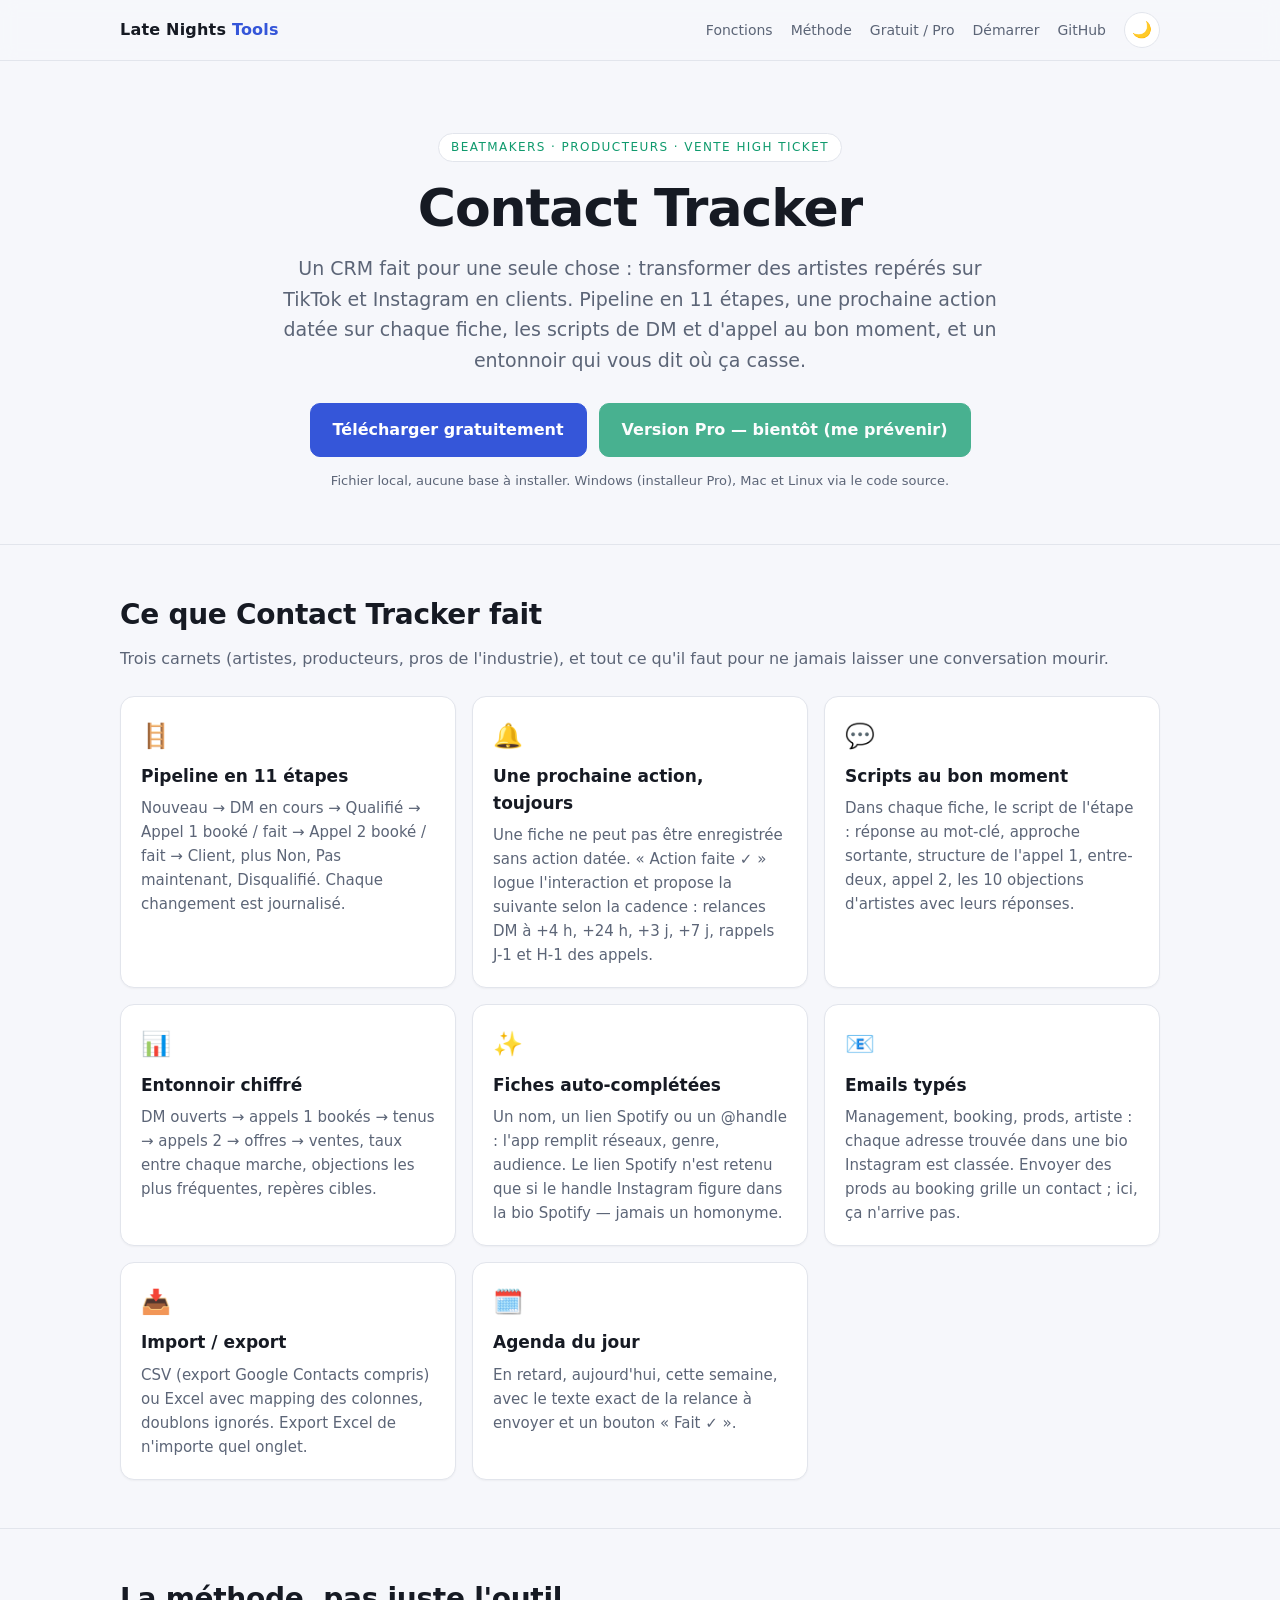
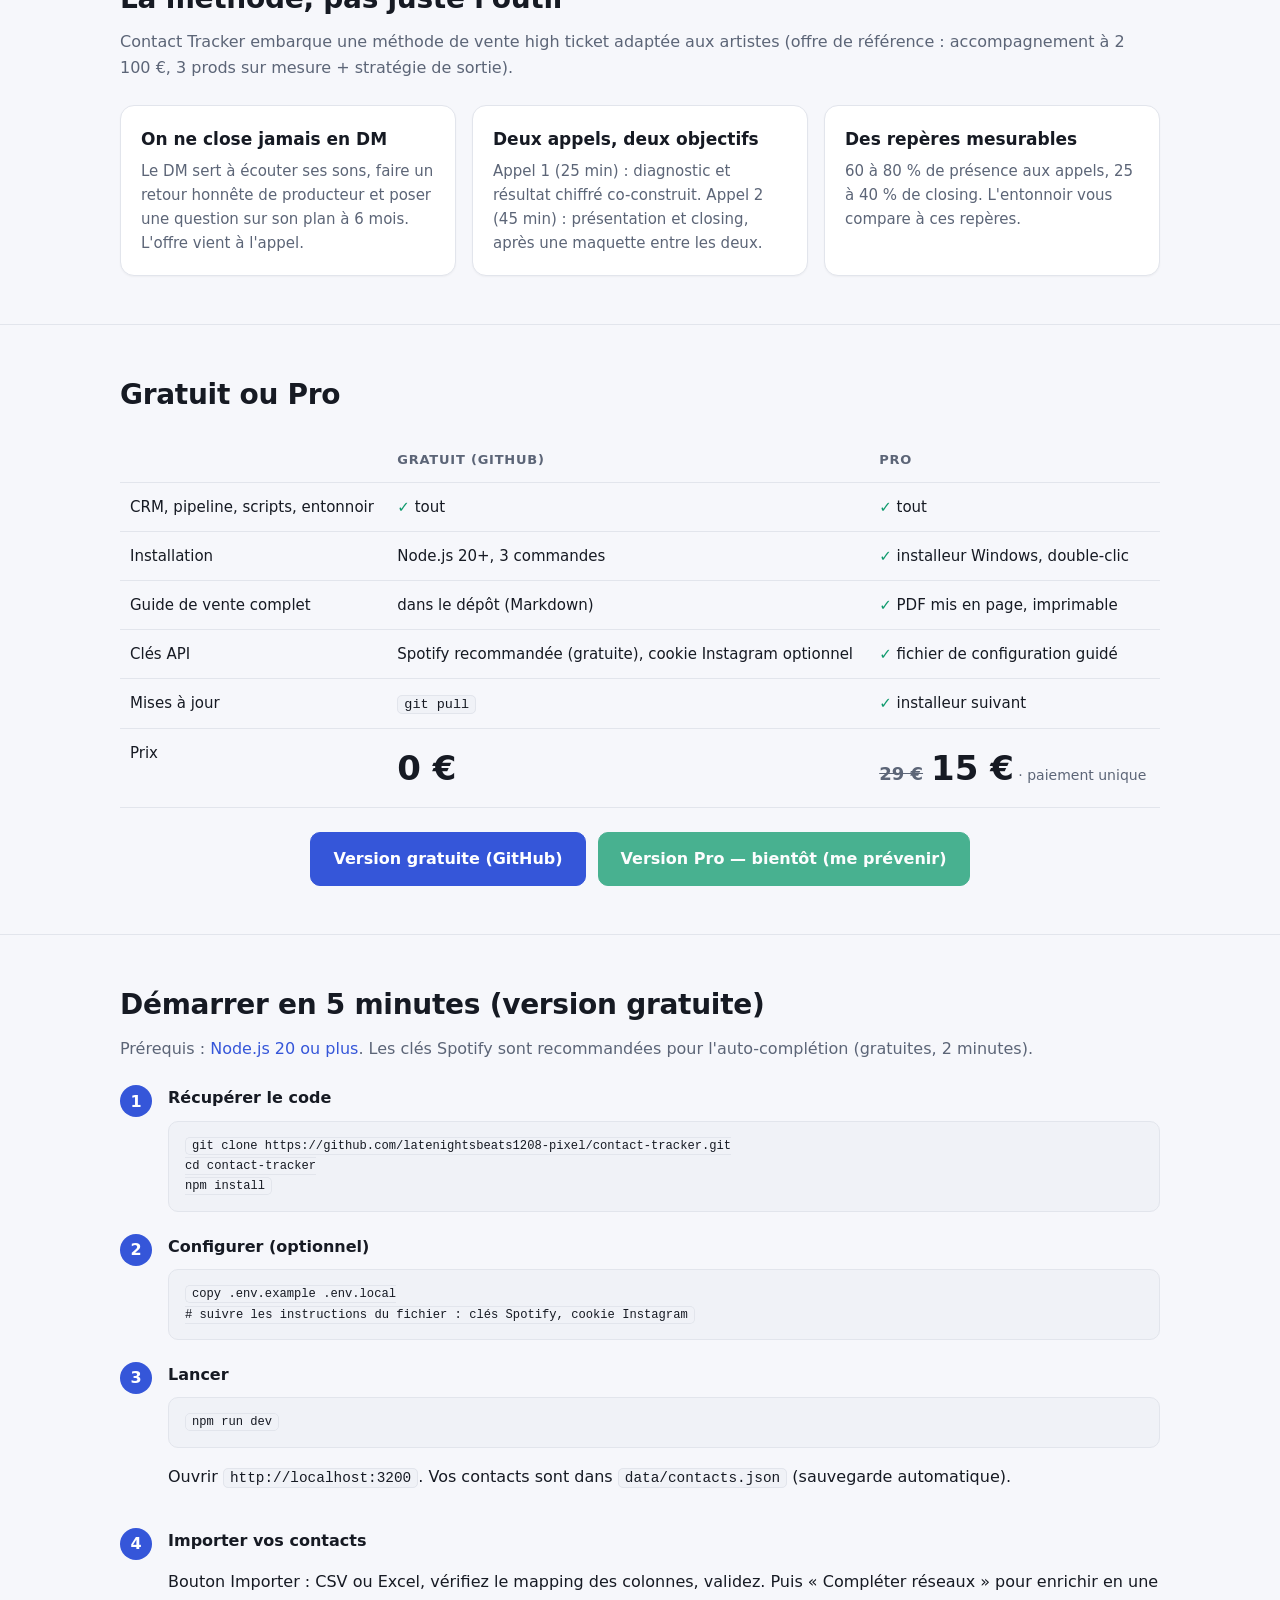
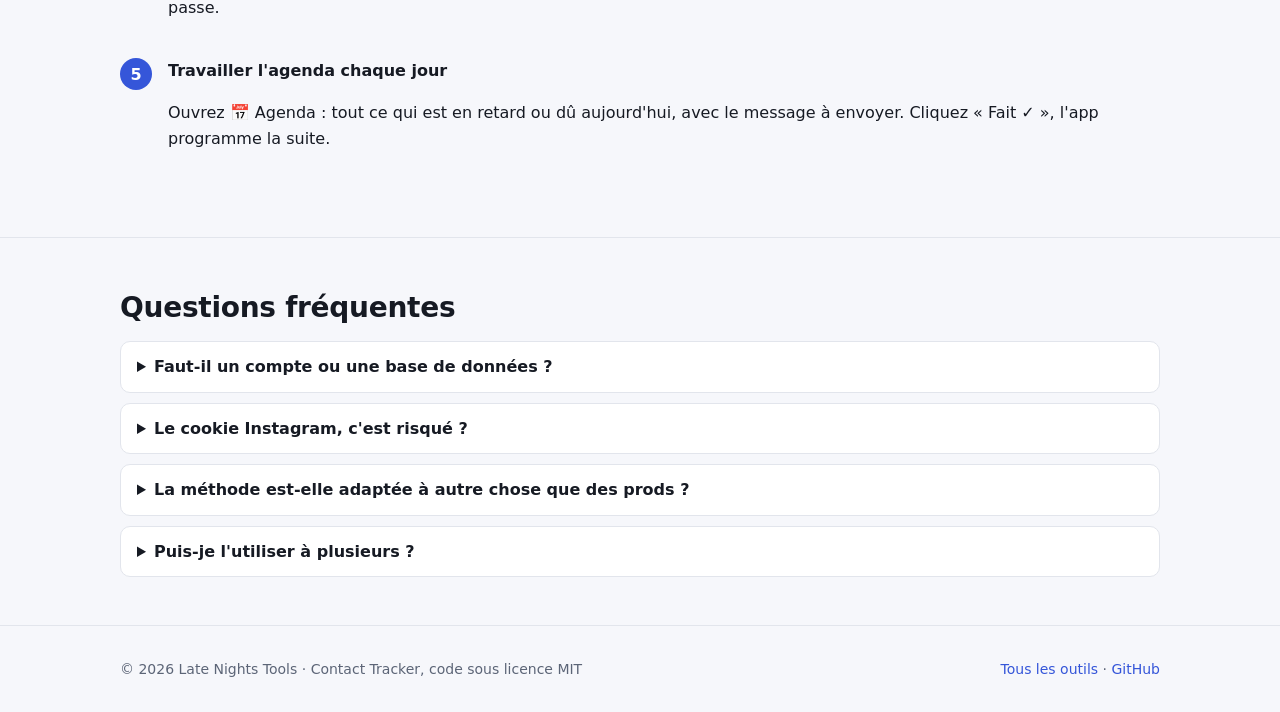
==== contact-tracker/index.html @ 6733d653 "Thème clair/sombre, catalogue piloté par assets/tools.js, section « Tout récupérer » Co-Authored-By:" ====
<!doctype html>
<html lang="fr">
<head>
<meta charset="utf-8">
<meta name="viewport" content="width=device-width,initial-scale=1">
<title>Contact Tracker — le CRM de prospection musicale avec la méthode de vente intégrée</title>
<meta name="description" content="Contact Tracker : CRM local pour vendre des prods ou un accompagnement artiste. Pipeline en 11 étapes, relances datées, scripts de DM et d'appel, entonnoir chiffré, enrichissement Spotify et Instagram. Gratuit et open source.">
<link rel="stylesheet" href="../assets/style.css">
<script src="../assets/theme.js"></script>
<script>
// ——— À MODIFIER ICI : prix et liens de vente ———
window.PRICING = {
  full: 29,
  launch: 15,
  buyUrl: "",
  contactUrl: "https://github.com/latenightsbeats1208-pixel",
  repoUrl: "https://github.com/latenightsbeats1208-pixel/contact-tracker",
  downloadUrl: ""
};
</script>
</head>
<body>
<header class="top"><div class="wrap">
  <a class="brand" href="../">Late Nights <span>Tools</span></a>
  <nav><a href="#fonctions">Fonctions</a><a href="#methode">Méthode</a><a href="#offre">Gratuit / Pro</a><a href="#demarrer">Démarrer</a><a href="https://github.com/latenightsbeats1208-pixel/contact-tracker">GitHub</a><button class="theme-toggle" type="button">🌙</button></nav>
</div></header>

<div class="hero"><div class="wrap">
  <div class="tag">Beatmakers · producteurs · vente high ticket</div>
  <h1>Contact Tracker</h1>
  <p class="lead">Un CRM fait pour une seule chose : transformer des artistes repérés sur TikTok et Instagram en clients. Pipeline en 11 étapes, une prochaine action datée sur chaque fiche, les scripts de DM et d'appel au bon moment, et un entonnoir qui vous dit où ça casse.</p>
  <div class="cta"><a class="btn primary" data-download href="https://github.com/latenightsbeats1208-pixel/contact-tracker">Télécharger gratuitement</a><a class="btn pro" data-buy="Version Pro — installeur + guide PDF" href="#offre">Version Pro</a></div>
  <p class="note">Fichier local, aucune base à installer. Windows (installeur Pro), Mac et Linux via le code source.</p>
</div></div>

<section id="fonctions"><div class="wrap">
  <h2>Ce que Contact Tracker fait</h2>
  <p>Trois carnets (artistes, producteurs, pros de l'industrie), et tout ce qu'il faut pour ne jamais laisser une conversation mourir.</p>
  <div class="grid">
    <div class="card"><div class="ico">🪜</div><h3>Pipeline en 11 étapes</h3><p>Nouveau → DM en cours → Qualifié → Appel 1 booké / fait → Appel 2 booké / fait → Client, plus Non, Pas maintenant, Disqualifié. Chaque changement est journalisé.</p></div>
    <div class="card"><div class="ico">🔔</div><h3>Une prochaine action, toujours</h3><p>Une fiche ne peut pas être enregistrée sans action datée. « Action faite ✓ » logue l'interaction et propose la suivante selon la cadence : relances DM à +4 h, +24 h, +3 j, +7 j, rappels J-1 et H-1 des appels.</p></div>
    <div class="card"><div class="ico">💬</div><h3>Scripts au bon moment</h3><p>Dans chaque fiche, le script de l'étape : réponse au mot-clé, approche sortante, structure de l'appel 1, entre-deux, appel 2, les 10 objections d'artistes avec leurs réponses.</p></div>
    <div class="card"><div class="ico">📊</div><h3>Entonnoir chiffré</h3><p>DM ouverts → appels 1 bookés → tenus → appels 2 → offres → ventes, taux entre chaque marche, objections les plus fréquentes, repères cibles.</p></div>
    <div class="card"><div class="ico">✨</div><h3>Fiches auto-complétées</h3><p>Un nom, un lien Spotify ou un @handle : l'app remplit réseaux, genre, audience. Le lien Spotify n'est retenu que si le handle Instagram figure dans la bio Spotify — jamais un homonyme.</p></div>
    <div class="card"><div class="ico">📧</div><h3>Emails typés</h3><p>Management, booking, prods, artiste : chaque adresse trouvée dans une bio Instagram est classée. Envoyer des prods au booking grille un contact ; ici, ça n'arrive pas.</p></div>
    <div class="card"><div class="ico">📥</div><h3>Import / export</h3><p>CSV (export Google Contacts compris) ou Excel avec mapping des colonnes, doublons ignorés. Export Excel de n'importe quel onglet.</p></div>
    <div class="card"><div class="ico">🗓️</div><h3>Agenda du jour</h3><p>En retard, aujourd'hui, cette semaine, avec le texte exact de la relance à envoyer et un bouton « Fait ✓ ».</p></div>
  </div>
</div></section>

<section id="methode"><div class="wrap">
  <h2>La méthode, pas juste l'outil</h2>
  <p>Contact Tracker embarque une méthode de vente high ticket adaptée aux artistes (offre de référence : accompagnement à 2 100 €, 3 prods sur mesure + stratégie de sortie).</p>
  <div class="grid">
    <div class="card"><h3>On ne close jamais en DM</h3><p>Le DM sert à écouter ses sons, faire un retour honnête de producteur et poser une question sur son plan à 6 mois. L'offre vient à l'appel.</p></div>
    <div class="card"><h3>Deux appels, deux objectifs</h3><p>Appel 1 (25 min) : diagnostic et résultat chiffré co-construit. Appel 2 (45 min) : présentation et closing, après une maquette entre les deux.</p></div>
    <div class="card"><h3>Des repères mesurables</h3><p>60 à 80 % de présence aux appels, 25 à 40 % de closing. L'entonnoir vous compare à ces repères.</p></div>
  </div>
</div></section>

<section id="offre"><div class="wrap">
  <h2>Gratuit ou Pro</h2>
  <table>
    <tr><th></th><th>Gratuit (GitHub)</th><th>Pro</th></tr>
    <tr><td>CRM, pipeline, scripts, entonnoir</td><td class="ok">tout</td><td class="ok">tout</td></tr>
    <tr><td>Installation</td><td>Node.js 20+, 3 commandes</td><td class="ok">installeur Windows, double-clic</td></tr>
    <tr><td>Guide de vente complet</td><td>dans le dépôt (Markdown)</td><td class="ok">PDF mis en page, imprimable</td></tr>
    <tr><td>Clés API</td><td>Spotify recommandée (gratuite), cookie Instagram optionnel</td><td class="ok">fichier de configuration guidé</td></tr>
    <tr><td>Mises à jour</td><td><code>git pull</code></td><td class="ok">installeur suivant</td></tr>
    <tr><td>Prix</td><td><span class="price">0 €</span></td><td><span class="price" data-price></span></td></tr>
  </table>
  <div class="cta" style="margin-top:24px"><a class="btn primary" data-download href="https://github.com/latenightsbeats1208-pixel/contact-tracker">Version gratuite (GitHub)</a><a class="btn pro" data-buy="Acheter la version Pro" href="#">Version Pro</a></div>
</div></section>

<section id="demarrer"><div class="wrap">
  <h2>Démarrer en 5 minutes (version gratuite)</h2>
  <p>Prérequis : <a href="https://nodejs.org/">Node.js 20 ou plus</a>. Les clés Spotify sont recommandées pour l'auto-complétion (gratuites, 2 minutes).</p>
  <ol class="steps">
    <li><strong>Récupérer le code</strong><pre><code>git clone https://github.com/latenightsbeats1208-pixel/contact-tracker.git
cd contact-tracker
npm install</code></pre></li>
    <li><strong>Configurer (optionnel)</strong><pre><code>copy .env.example .env.local
# suivre les instructions du fichier : clés Spotify, cookie Instagram</code></pre></li>
    <li><strong>Lancer</strong><pre><code>npm run dev</code></pre><p>Ouvrir <code>http://localhost:3200</code>. Vos contacts sont dans <code>data/contacts.json</code> (sauvegarde automatique).</p></li>
    <li><strong>Importer vos contacts</strong><p>Bouton Importer : CSV ou Excel, vérifiez le mapping des colonnes, validez. Puis « Compléter réseaux » pour enrichir en une passe.</p></li>
    <li><strong>Travailler l'agenda chaque jour</strong><p>Ouvrez 📅 Agenda : tout ce qui est en retard ou dû aujourd'hui, avec le message à envoyer. Cliquez « Fait ✓ », l'app programme la suite.</p></li>
  </ol>
</div></section>

<section id="faq"><div class="wrap">
  <h2>Questions fréquentes</h2>
  <details><summary>Faut-il un compte ou une base de données ?</summary><p>Non. Un fichier JSON local, écrit de façon atomique avec sauvegarde automatique. Vous pouvez le copier, le versionner, le mettre dans un dossier synchronisé.</p></details>
  <details><summary>Le cookie Instagram, c'est risqué ?</summary><p>Il vaut connexion à votre compte : ne le partagez jamais. Il ne sert qu'à lire des bios depuis votre machine, avec espacement des requêtes et arrêt automatique si Instagram limite. Sans lui, tout fonctionne en mode anonyme, avec moins de résultats.</p></details>
  <details><summary>La méthode est-elle adaptée à autre chose que des prods ?</summary><p>Les étapes et cadences sont génériques (setter / closer). Les scripts et objections sont écrits pour vendre à des artistes ; adaptez-les dans <code>src/data/methodologie.json</code>.</p></details>
  <details><summary>Puis-je l'utiliser à plusieurs ?</summary><p>C'est un outil mono-poste. Pour une équipe, partagez le fichier de données ou attendez la version multi-utilisateurs.</p></details>
</div></section>

<footer><div class="wrap"><div>© 2026 Late Nights Tools · Contact Tracker, code sous licence MIT</div><div><a href="../">Tous les outils</a> · <a href="https://github.com/latenightsbeats1208-pixel/contact-tracker">GitHub</a></div></div></footer>
<script src="../assets/pricing.js"></script>
</body>
</html>
---- assets/style.css ----
/* Thème clair par défaut ; le sombre s'active par préférence système ou par le bouton (data-theme). */
:root{--bg:#f6f7fb;--bg2:#eef0f5;--card:#ffffff;--line:#e2e5ec;--text:#161a23;--muted:#5c6577;--accent:#3556d9;--accent-contrast:#ffffff;--accent2:#0f9a6d;--accent2-contrast:#ffffff;--warn:#b7791f;--code-bg:#f0f2f7;--header-bg:rgba(246,247,251,.88);--radius:14px;--max:1080px;color-scheme:light}
:root[data-theme="dark"]{--bg:#0b0d12;--bg2:#12151d;--card:#171b25;--line:#262c3a;--text:#e8eaf0;--muted:#9aa3b5;--accent:#7c9cff;--accent-contrast:#0b0d12;--accent2:#34d399;--accent2-contrast:#0b0d12;--warn:#fbbf24;--code-bg:#0d1017;--header-bg:rgba(11,13,18,.85);color-scheme:dark}
@media (prefers-color-scheme:dark){:root:not([data-theme="light"]){--bg:#0b0d12;--bg2:#12151d;--card:#171b25;--line:#262c3a;--text:#e8eaf0;--muted:#9aa3b5;--accent:#7c9cff;--accent-contrast:#0b0d12;--accent2:#34d399;--accent2-contrast:#0b0d12;--warn:#fbbf24;--code-bg:#0d1017;--header-bg:rgba(11,13,18,.85);color-scheme:dark}}
*{box-sizing:border-box}html{scroll-behavior:smooth}
body{margin:0;background:var(--bg);color:var(--text);font:16px/1.6 system-ui,-apple-system,"Segoe UI",Roboto,sans-serif}
a{color:var(--accent);text-decoration:none}a:hover{text-decoration:underline}
.wrap{max-width:var(--max);margin:0 auto;padding:0 20px}
header.top{border-bottom:1px solid var(--line);background:var(--header-bg);backdrop-filter:blur(8px);position:sticky;top:0;z-index:5}
header.top .wrap{display:flex;align-items:center;justify-content:space-between;height:60px;gap:12px}
.brand{font-weight:700;letter-spacing:.2px;color:var(--text);white-space:nowrap}.brand span{color:var(--accent)}
nav{display:flex;align-items:center;flex-wrap:wrap;justify-content:flex-end}
nav a{color:var(--muted);margin-left:18px;font-size:14px}nav a:hover{color:var(--text);text-decoration:none}
.theme-toggle{margin-left:18px;border:1px solid var(--line);background:var(--card);color:var(--text);border-radius:999px;width:36px;height:36px;cursor:pointer;font-size:16px;line-height:1;display:inline-flex;align-items:center;justify-content:center}
.theme-toggle:hover{border-color:var(--accent)}
.hero{padding:72px 0 40px;text-align:center}
.hero .tag{display:inline-block;font-size:12px;letter-spacing:.12em;text-transform:uppercase;color:var(--accent2);border:1px solid var(--line);border-radius:999px;padding:4px 12px;margin-bottom:18px;background:var(--card)}
.hero h1{font-size:clamp(30px,5vw,52px);line-height:1.1;margin:0 0 16px;letter-spacing:-.02em}
.hero p.lead{font-size:19px;color:var(--muted);max-width:720px;margin:0 auto 28px}
.cta{display:flex;gap:12px;justify-content:center;flex-wrap:wrap}
.btn{display:inline-block;padding:13px 22px;border-radius:10px;font-weight:600;border:1px solid var(--line);color:var(--text);background:var(--card)}
.btn:hover{text-decoration:none;border-color:var(--accent)}
.btn.primary{background:var(--accent);color:var(--accent-contrast);border-color:var(--accent)}
.btn.pro{background:var(--accent2);color:var(--accent2-contrast);border-color:var(--accent2)}
.btn.soon{opacity:.75;cursor:default}
.btn.small{padding:8px 14px;font-size:14px}
.note{font-size:13px;color:var(--muted);margin-top:14px}
section{padding:48px 0;border-top:1px solid var(--line)}
h2{font-size:28px;margin:0 0 8px;letter-spacing:-.01em}h2+p{color:var(--muted);margin-top:0}
.grid{display:grid;gap:16px;grid-template-columns:repeat(auto-fit,minmax(250px,1fr));margin-top:24px}
.card{background:var(--card);border:1px solid var(--line);border-radius:var(--radius);padding:20px;box-shadow:0 1px 2px rgba(0,0,0,.04)}
.card h3{margin:0 0 6px;font-size:17px}.card p{margin:0;color:var(--muted);font-size:15px}
.card .ico{font-size:24px;margin-bottom:8px}
.card .status{display:inline-block;font-size:11px;letter-spacing:.08em;text-transform:uppercase;color:var(--muted);border:1px solid var(--line);border-radius:999px;padding:2px 8px;margin-left:8px;vertical-align:middle}
.card .status.soon{color:var(--warn);border-color:var(--warn)}
.products .card{display:flex;flex-direction:column}.products .card .spacer{flex:1}
.products .card .links{margin-top:14px;display:flex;gap:10px;flex-wrap:wrap}
.products .card .meta{font-size:13px;color:var(--muted);margin-top:10px}
table{width:100%;border-collapse:collapse;margin-top:20px;font-size:15px}
th,td{text-align:left;padding:12px 10px;border-bottom:1px solid var(--line);vertical-align:top}
th{color:var(--muted);font-weight:600;font-size:13px;text-transform:uppercase;letter-spacing:.06em}
td.ok::before{content:"✓ ";color:var(--accent2)}td.no{color:var(--muted)}
.price{font-size:34px;font-weight:700}.price small{font-size:14px;color:var(--muted);font-weight:400}
.price .old{text-decoration:line-through;color:var(--muted);font-size:18px;margin-right:8px}
.steps{counter-reset:s;list-style:none;padding:0;margin:24px 0 0}
.steps li{counter-increment:s;position:relative;padding:0 0 22px 48px}
.steps li::before{content:counter(s);position:absolute;left:0;top:0;width:32px;height:32px;border-radius:50%;background:var(--accent);color:var(--accent-contrast);font-weight:700;display:flex;align-items:center;justify-content:center}
.steps li strong{display:block;margin-bottom:4px}
pre{background:var(--code-bg);border:1px solid var(--line);border-radius:10px;padding:14px 16px;overflow-x:auto;font-size:13.5px;line-height:1.5;margin:10px 0 0}
code{font-family:ui-monospace,SFMono-Regular,Menlo,Consolas,monospace}
p code,li code,td code{background:var(--code-bg);border:1px solid var(--line);border-radius:5px;padding:1px 6px;font-size:.9em}
details{border:1px solid var(--line);border-radius:10px;padding:12px 16px;margin-top:10px;background:var(--card)}
summary{cursor:pointer;font-weight:600}details p{color:var(--muted);margin:10px 0 0}
.callout{border-left:3px solid var(--warn);background:var(--card);padding:14px 16px;border-radius:0 10px 10px 0;margin-top:20px;color:var(--muted);font-size:15px}
.all-in-one{background:var(--card);border:1px solid var(--line);border-radius:var(--radius);padding:24px;margin-top:24px}
.all-in-one ul{margin:12px 0 0;padding-left:20px}.all-in-one li{margin:6px 0}
footer{border-top:1px solid var(--line);padding:32px 0;color:var(--muted);font-size:14px}
footer .wrap{display:flex;justify-content:space-between;flex-wrap:wrap;gap:10px}
@media (max-width:640px){.hero{padding:48px 0 28px}nav a{margin-left:12px}.theme-toggle{margin-left:10px}}
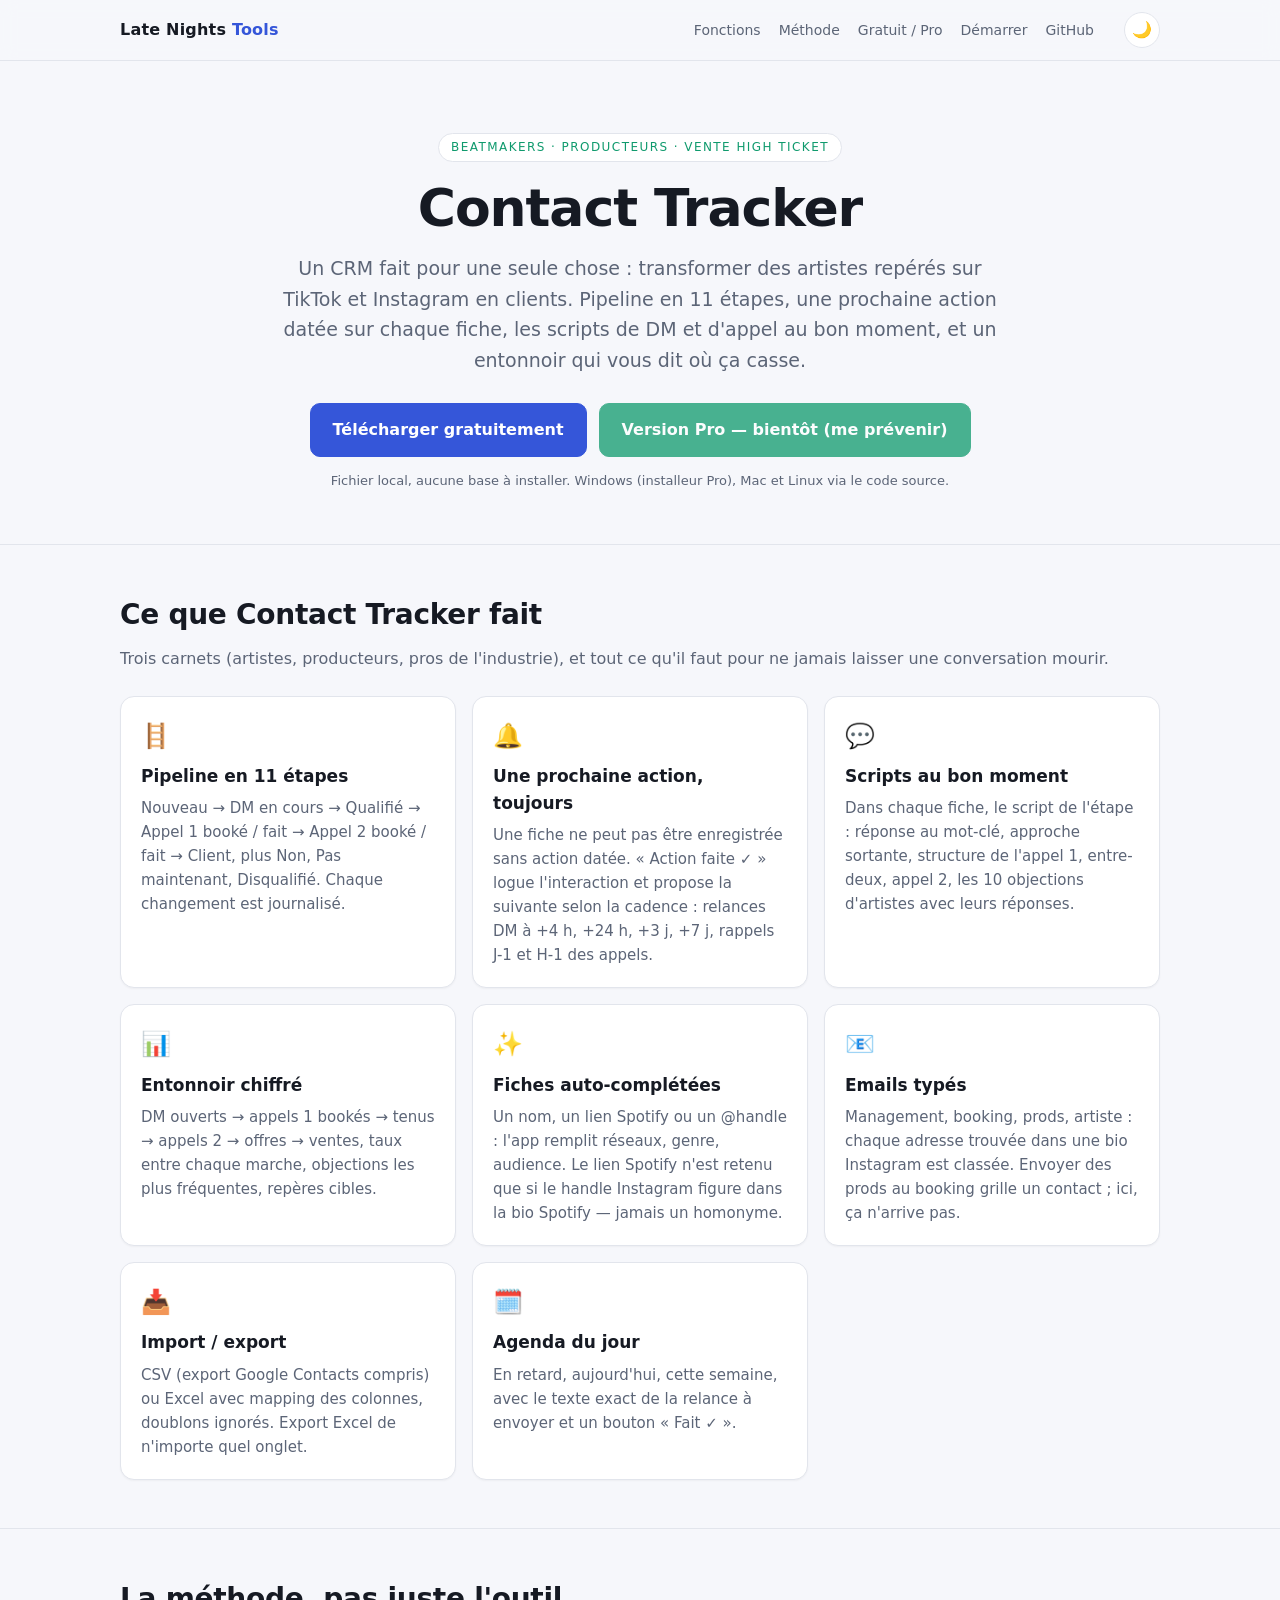
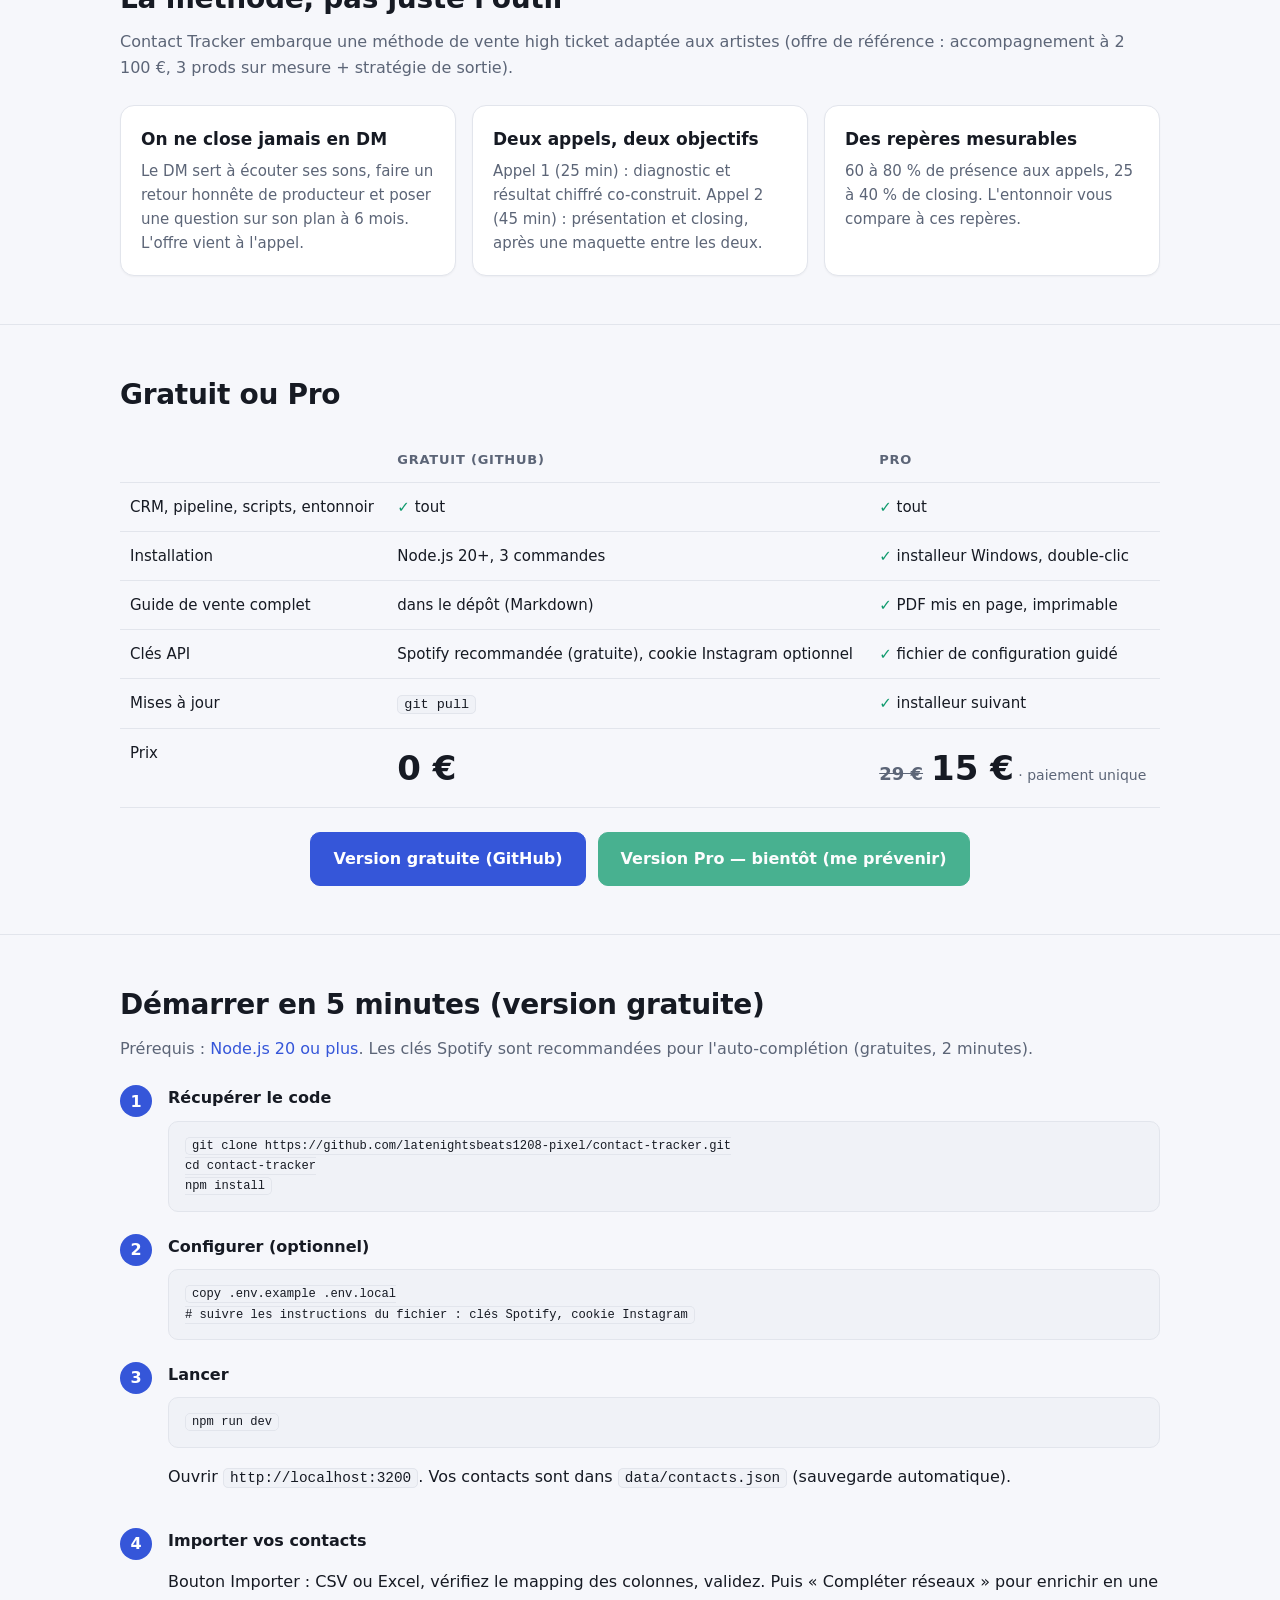
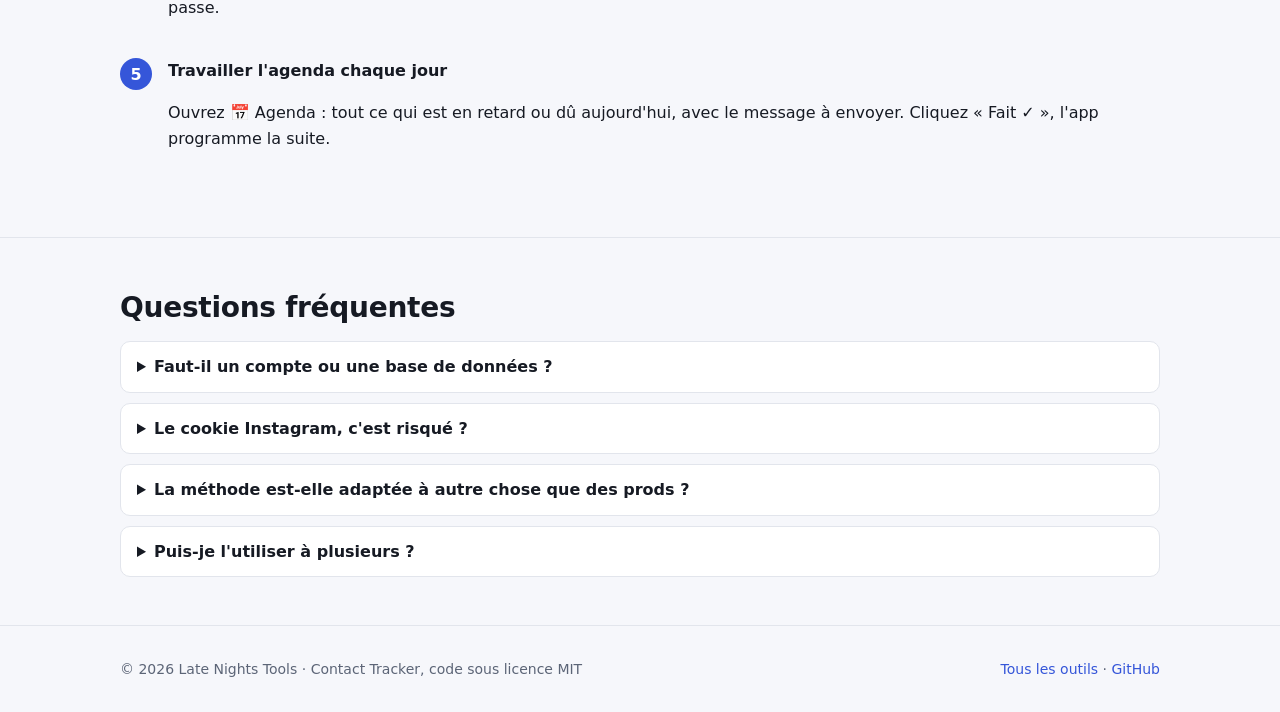
==== commit e2072388: "Responsive : en-tête mobile (menu défilant), tableaux défilables, boutons pleine largeur Co-Authored" ====
--- a/contact-tracker/index.html
+++ b/contact-tracker/index.html
@@ -5,8 +5,8 @@
 <meta name="viewport" content="width=device-width,initial-scale=1">
 <title>Contact Tracker — le CRM de prospection musicale avec la méthode de vente intégrée</title>
 <meta name="description" content="Contact Tracker : CRM local pour vendre des prods ou un accompagnement artiste. Pipeline en 11 étapes, relances datées, scripts de DM et d'appel, entonnoir chiffré, enrichissement Spotify et Instagram. Gratuit et open source.">
-<link rel="stylesheet" href="../assets/style.css">
-<script src="../assets/theme.js"></script>
+<link rel="stylesheet" href="../assets/style.css?v=20260912b">
+<script src="../assets/theme.js?v=20260912b"></script>
 <script>
 // ——— À MODIFIER ICI : prix et liens de vente ———
 window.PRICING = {
@@ -22,7 +22,7 @@
 <body>
 <header class="top"><div class="wrap">
   <a class="brand" href="../">Late Nights <span>Tools</span></a>
-  <nav><a href="#fonctions">Fonctions</a><a href="#methode">Méthode</a><a href="#offre">Gratuit / Pro</a><a href="#demarrer">Démarrer</a><a href="https://github.com/latenightsbeats1208-pixel/contact-tracker">GitHub</a><button class="theme-toggle" type="button">🌙</button></nav>
+  <nav><a href="#fonctions">Fonctions</a><a href="#methode">Méthode</a><a href="#offre">Gratuit / Pro</a><a href="#demarrer">Démarrer</a><a href="https://github.com/latenightsbeats1208-pixel/contact-tracker">GitHub</a></nav><button class="theme-toggle" type="button">🌙</button>
 </div></header>
 
 <div class="hero"><div class="wrap">
@@ -60,7 +60,7 @@
 
 <section id="offre"><div class="wrap">
   <h2>Gratuit ou Pro</h2>
-  <table>
+  <div class="table-wrap">  <table>
     <tr><th></th><th>Gratuit (GitHub)</th><th>Pro</th></tr>
     <tr><td>CRM, pipeline, scripts, entonnoir</td><td class="ok">tout</td><td class="ok">tout</td></tr>
     <tr><td>Installation</td><td>Node.js 20+, 3 commandes</td><td class="ok">installeur Windows, double-clic</td></tr>
@@ -68,7 +68,7 @@
     <tr><td>Clés API</td><td>Spotify recommandée (gratuite), cookie Instagram optionnel</td><td class="ok">fichier de configuration guidé</td></tr>
     <tr><td>Mises à jour</td><td><code>git pull</code></td><td class="ok">installeur suivant</td></tr>
     <tr><td>Prix</td><td><span class="price">0 €</span></td><td><span class="price" data-price></span></td></tr>
-  </table>
+  </table></div>
   <div class="cta" style="margin-top:24px"><a class="btn primary" data-download href="https://github.com/latenightsbeats1208-pixel/contact-tracker">Version gratuite (GitHub)</a><a class="btn pro" data-buy="Acheter la version Pro" href="#">Version Pro</a></div>
 </div></section>
 
@@ -96,6 +96,6 @@
 </div></section>
 
 <footer><div class="wrap"><div>© 2026 Late Nights Tools · Contact Tracker, code sous licence MIT</div><div><a href="../">Tous les outils</a> · <a href="https://github.com/latenightsbeats1208-pixel/contact-tracker">GitHub</a></div></div></footer>
-<script src="../assets/pricing.js"></script>
+<script src="../assets/pricing.js?v=20260912b"></script>
 </body>
 </html>
--- a/assets/style.css
+++ b/assets/style.css
@@ -7,11 +7,11 @@
 a{color:var(--accent);text-decoration:none}a:hover{text-decoration:underline}
 .wrap{max-width:var(--max);margin:0 auto;padding:0 20px}
 header.top{border-bottom:1px solid var(--line);background:var(--header-bg);backdrop-filter:blur(8px);position:sticky;top:0;z-index:5}
-header.top .wrap{display:flex;align-items:center;justify-content:space-between;height:60px;gap:12px}
+header.top .wrap{display:flex;align-items:center;height:60px;gap:12px}
 .brand{font-weight:700;letter-spacing:.2px;color:var(--text);white-space:nowrap}.brand span{color:var(--accent)}
-nav{display:flex;align-items:center;flex-wrap:wrap;justify-content:flex-end}
+nav{display:flex;align-items:center;flex-wrap:wrap;justify-content:flex-end;margin-left:auto}
 nav a{color:var(--muted);margin-left:18px;font-size:14px}nav a:hover{color:var(--text);text-decoration:none}
-.theme-toggle{margin-left:18px;border:1px solid var(--line);background:var(--card);color:var(--text);border-radius:999px;width:36px;height:36px;cursor:pointer;font-size:16px;line-height:1;display:inline-flex;align-items:center;justify-content:center}
+.theme-toggle{margin-left:18px;flex:none;border:1px solid var(--line);background:var(--card);color:var(--text);border-radius:999px;width:36px;height:36px;cursor:pointer;font-size:16px;line-height:1;display:inline-flex;align-items:center;justify-content:center}
 .theme-toggle:hover{border-color:var(--accent)}
 .hero{padding:72px 0 40px;text-align:center}
 .hero .tag{display:inline-block;font-size:12px;letter-spacing:.12em;text-transform:uppercase;color:var(--accent2);border:1px solid var(--line);border-radius:999px;padding:4px 12px;margin-bottom:18px;background:var(--card)}
@@ -36,7 +36,8 @@
 .products .card{display:flex;flex-direction:column}.products .card .spacer{flex:1}
 .products .card .links{margin-top:14px;display:flex;gap:10px;flex-wrap:wrap}
 .products .card .meta{font-size:13px;color:var(--muted);margin-top:10px}
-table{width:100%;border-collapse:collapse;margin-top:20px;font-size:15px}
+.table-wrap{overflow-x:auto;margin-top:20px;-webkit-overflow-scrolling:touch}
+table{width:100%;min-width:560px;border-collapse:collapse;font-size:15px}
 th,td{text-align:left;padding:12px 10px;border-bottom:1px solid var(--line);vertical-align:top}
 th{color:var(--muted);font-weight:600;font-size:13px;text-transform:uppercase;letter-spacing:.06em}
 td.ok::before{content:"✓ ";color:var(--accent2)}td.no{color:var(--muted)}
@@ -56,4 +57,12 @@
 .all-in-one ul{margin:12px 0 0;padding-left:20px}.all-in-one li{margin:6px 0}
 footer{border-top:1px solid var(--line);padding:32px 0;color:var(--muted);font-size:14px}
 footer .wrap{display:flex;justify-content:space-between;flex-wrap:wrap;gap:10px}
-@media (max-width:640px){.hero{padding:48px 0 28px}nav a{margin-left:12px}.theme-toggle{margin-left:10px}}
+@media (max-width:720px){
+  header.top .wrap{display:grid;grid-template-columns:1fr auto;align-items:center;height:auto;padding:10px 20px 0;row-gap:2px}
+  .brand{grid-column:1;grid-row:1}.theme-toggle{grid-column:2;grid-row:1;margin-left:0}
+  nav{grid-column:1/-1;grid-row:2;justify-content:flex-start;flex-wrap:nowrap;overflow-x:auto;white-space:nowrap;margin:0 -20px;padding:6px 20px 10px;scrollbar-width:none}
+  nav::-webkit-scrollbar{display:none}nav a{margin:0 18px 0 0}
+  .hero{padding:44px 0 28px}.hero p.lead{font-size:17px}h2{font-size:24px}
+  .cta .btn{width:100%;text-align:center}
+  .steps li{padding-left:42px}
+}
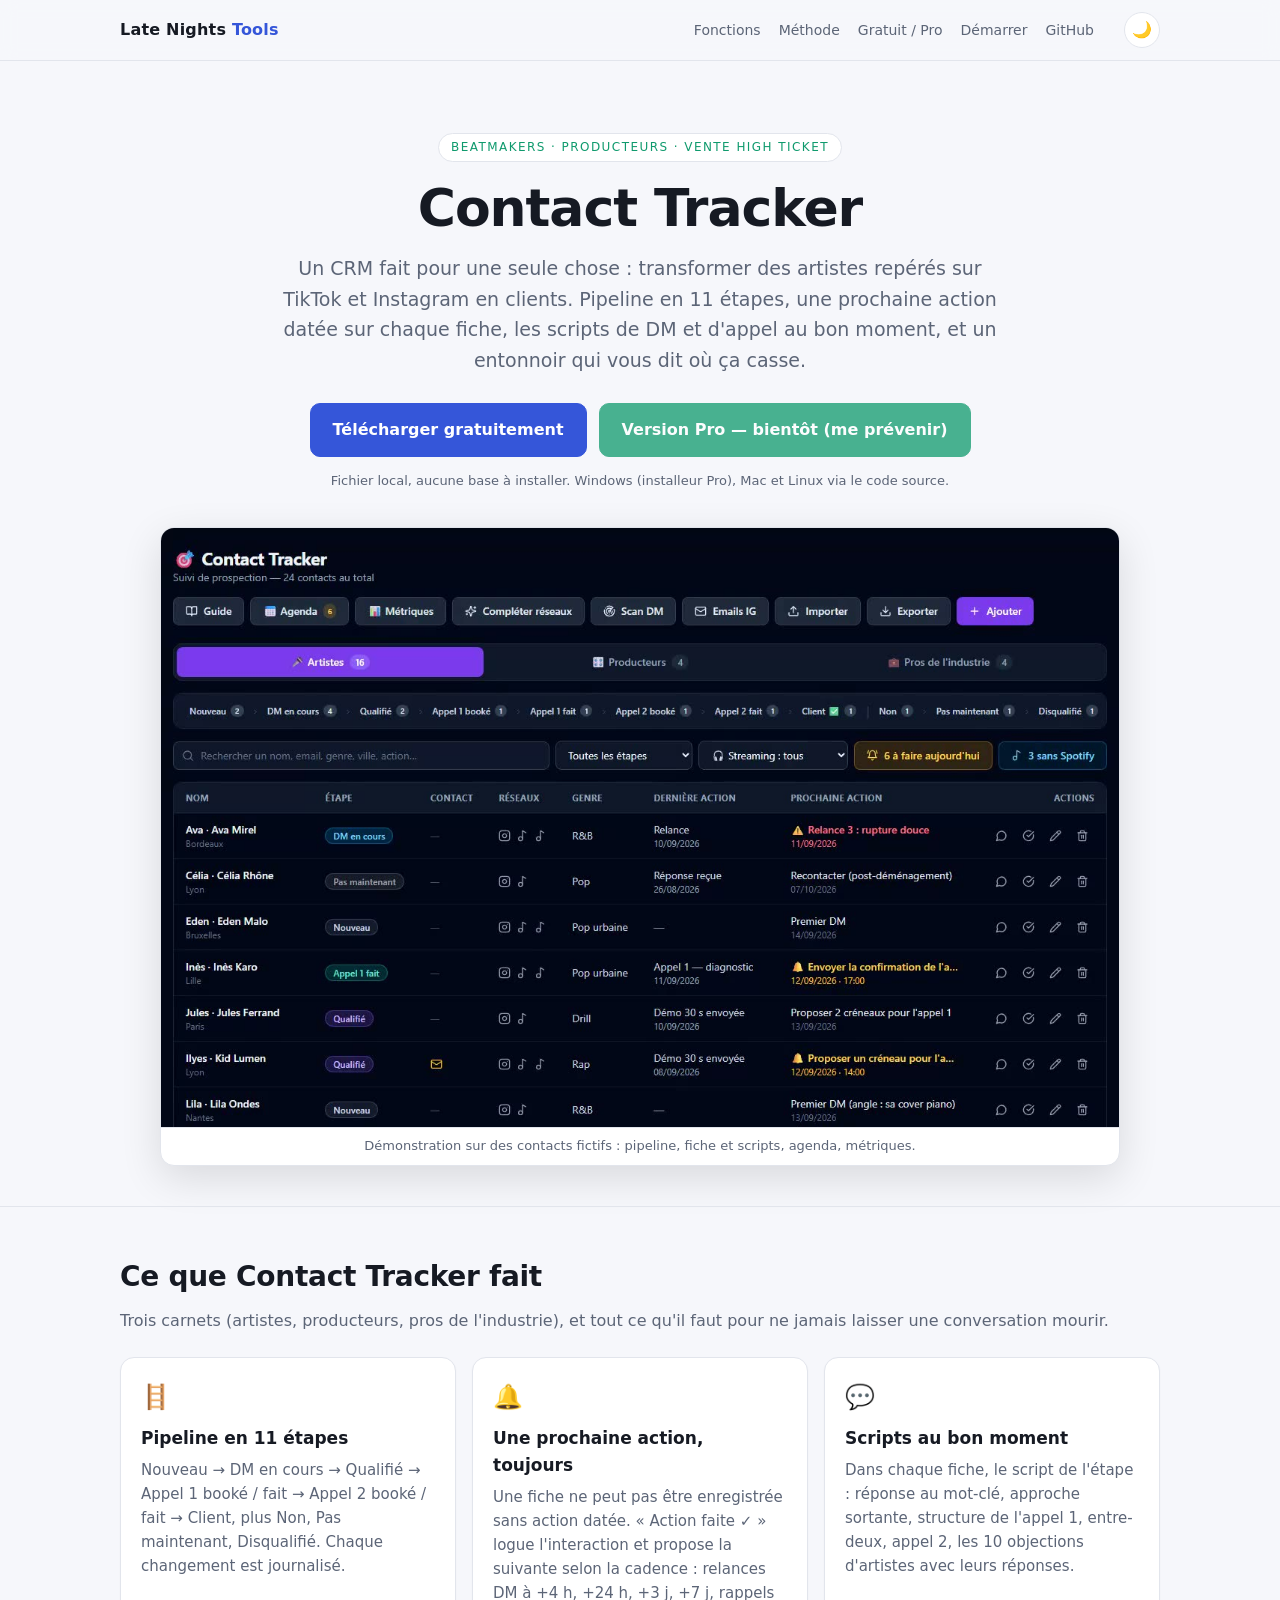
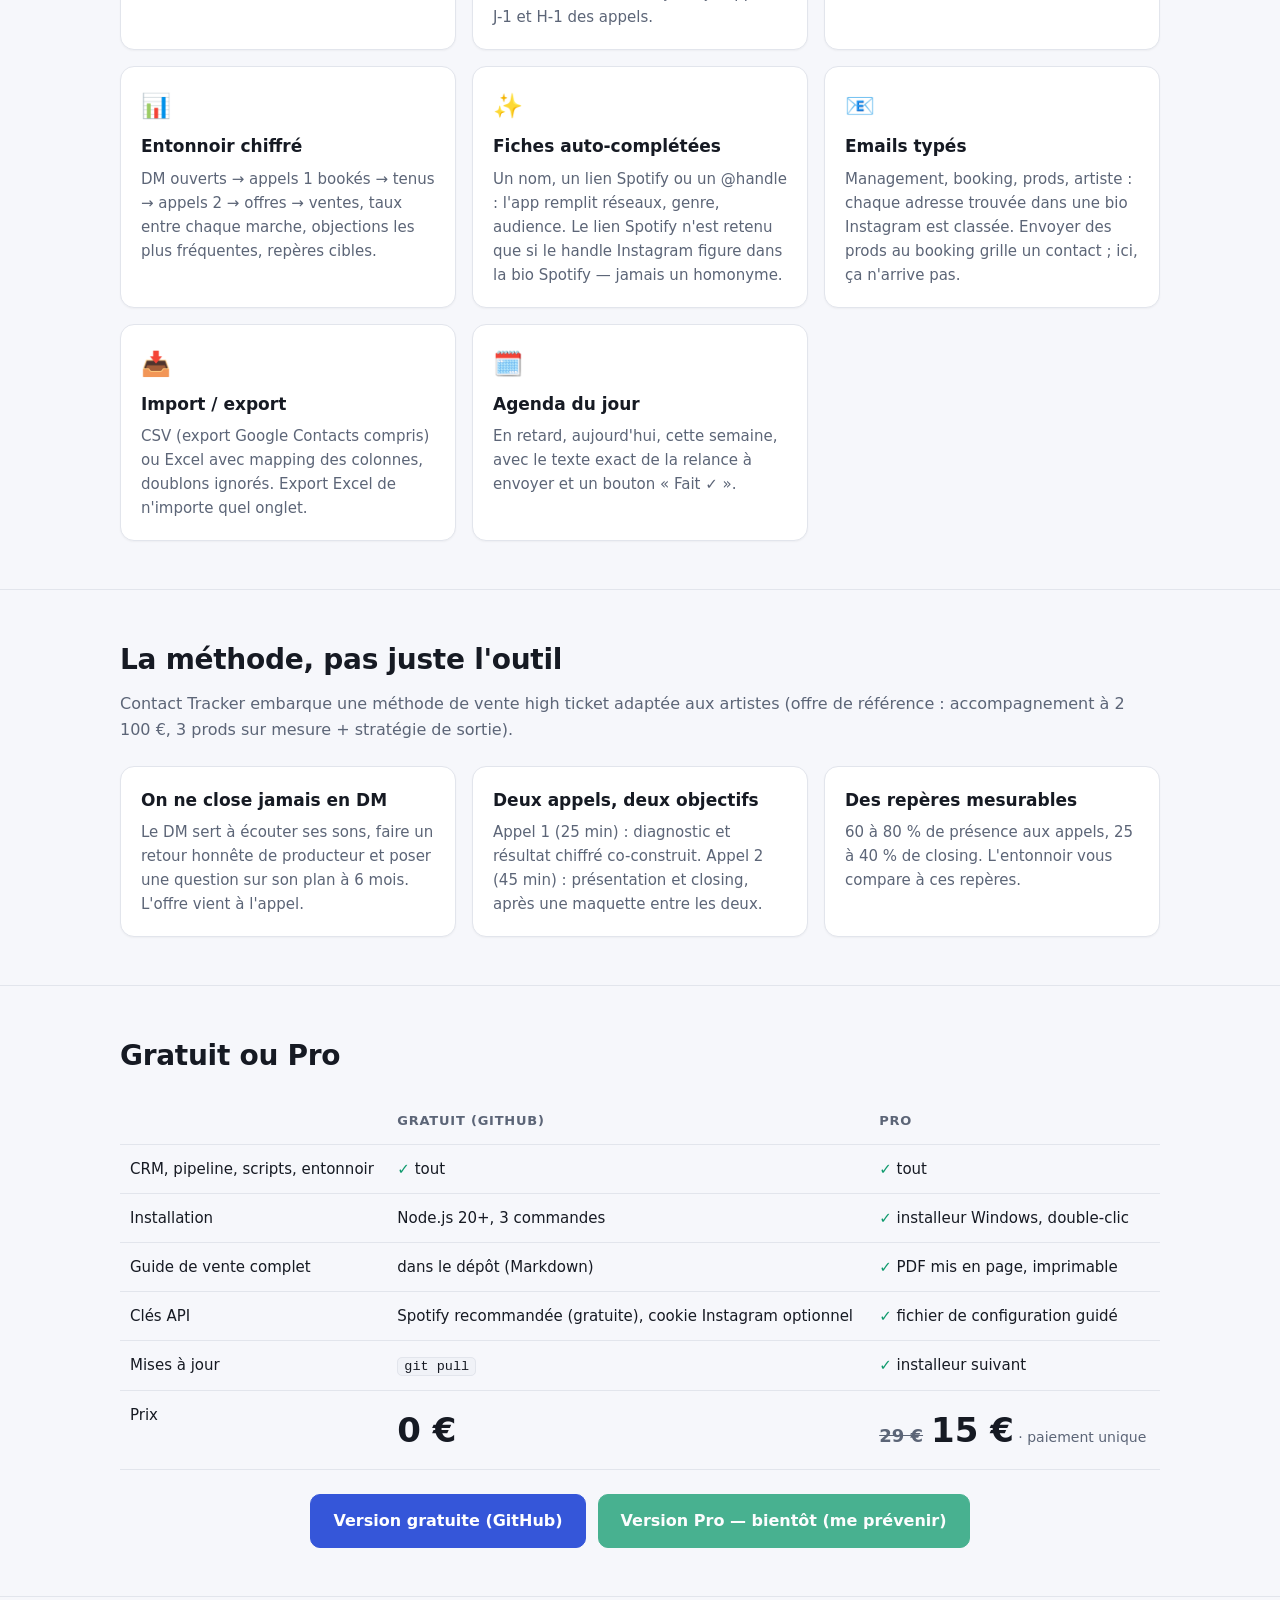
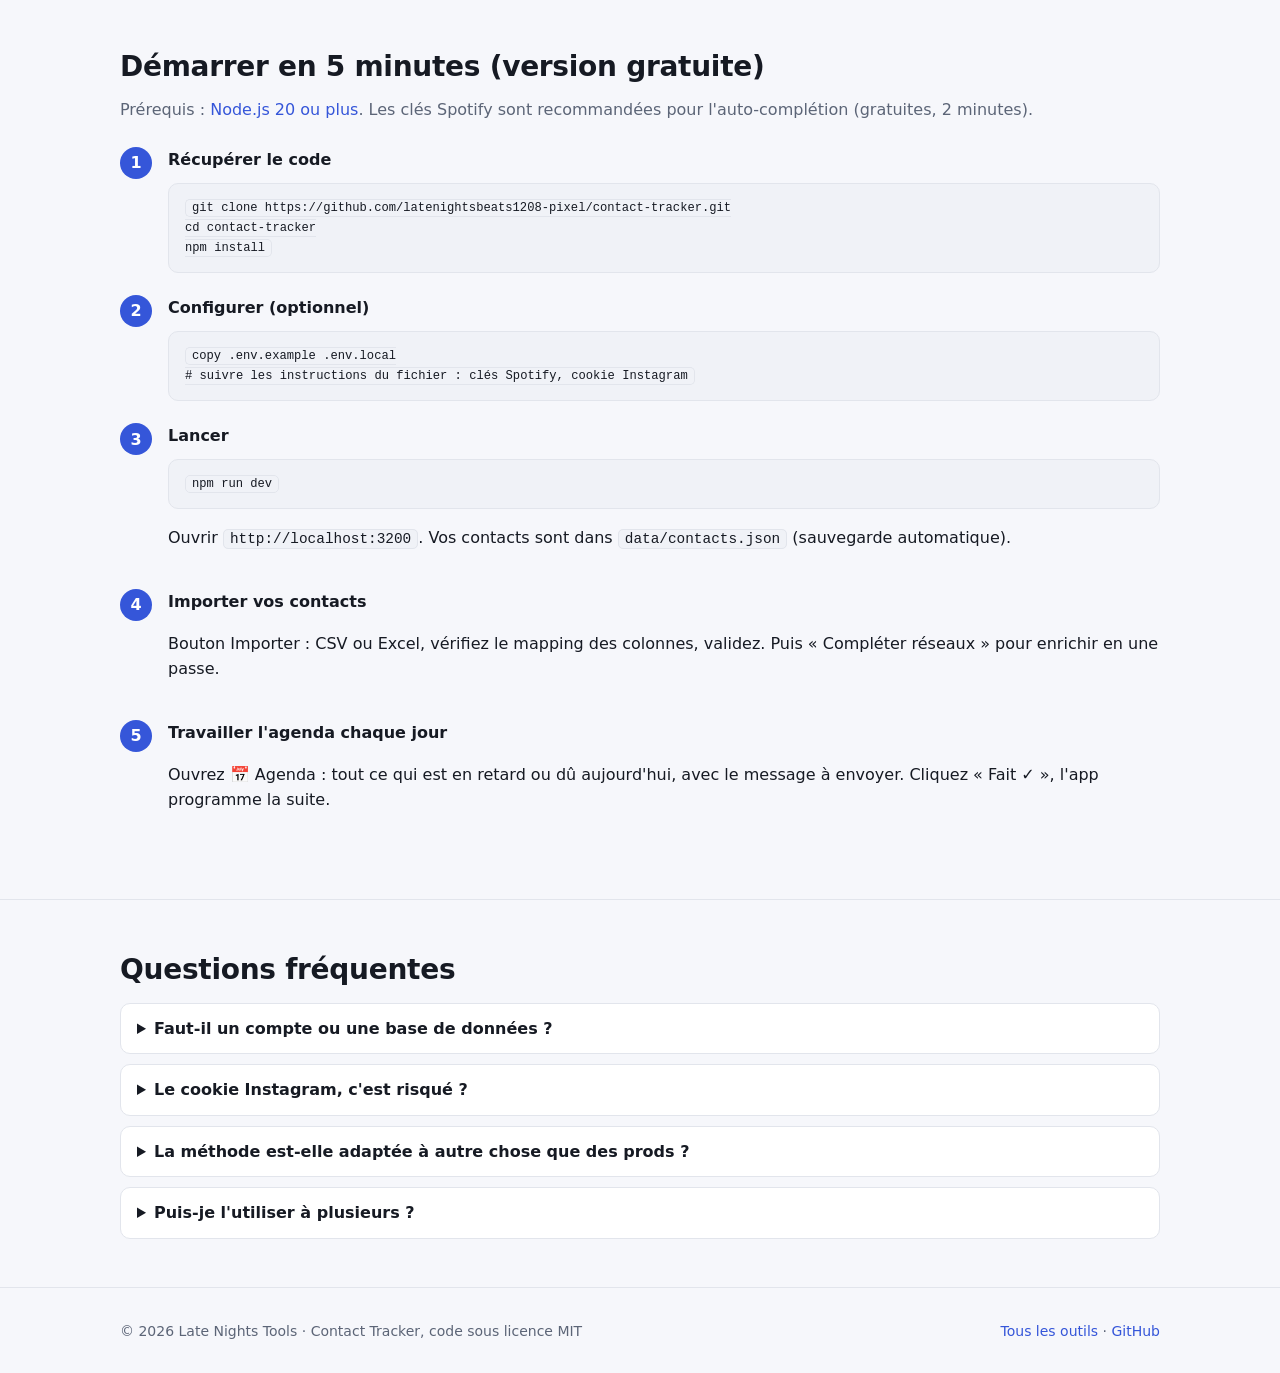
==== commit 49508c71: "Capsules vidéo de démonstration (JobScout, Genius Scout, Contact Tracker) en boucle sur les pages pr" ====
--- a/contact-tracker/index.html
+++ b/contact-tracker/index.html
@@ -5,8 +5,8 @@
 <meta name="viewport" content="width=device-width,initial-scale=1">
 <title>Contact Tracker — le CRM de prospection musicale avec la méthode de vente intégrée</title>
 <meta name="description" content="Contact Tracker : CRM local pour vendre des prods ou un accompagnement artiste. Pipeline en 11 étapes, relances datées, scripts de DM et d'appel, entonnoir chiffré, enrichissement Spotify et Instagram. Gratuit et open source.">
-<link rel="stylesheet" href="../assets/style.css?v=20260912b">
-<script src="../assets/theme.js?v=20260912b"></script>
+<link rel="stylesheet" href="../assets/style.css?v=20260912c">
+<script src="../assets/theme.js?v=20260912c"></script>
 <script>
 // ——— À MODIFIER ICI : prix et liens de vente ———
 window.PRICING = {
@@ -31,6 +31,7 @@
   <p class="lead">Un CRM fait pour une seule chose : transformer des artistes repérés sur TikTok et Instagram en clients. Pipeline en 11 étapes, une prochaine action datée sur chaque fiche, les scripts de DM et d'appel au bon moment, et un entonnoir qui vous dit où ça casse.</p>
   <div class="cta"><a class="btn primary" data-download href="https://github.com/latenightsbeats1208-pixel/contact-tracker">Télécharger gratuitement</a><a class="btn pro" data-buy="Version Pro — installeur + guide PDF" href="#offre">Version Pro</a></div>
   <p class="note">Fichier local, aucune base à installer. Windows (installeur Pro), Mac et Linux via le code source.</p>
+  <figure class="demo"><video autoplay muted loop playsinline preload="metadata" poster="../assets/demo/contact-tracker.jpg"><source src="../assets/demo/contact-tracker.mp4" type="video/mp4"></video><figcaption>Démonstration sur des contacts fictifs : pipeline, fiche et scripts, agenda, métriques.</figcaption></figure>
 </div></div>
 
 <section id="fonctions"><div class="wrap">
@@ -96,6 +97,6 @@
 </div></section>
 
 <footer><div class="wrap"><div>© 2026 Late Nights Tools · Contact Tracker, code sous licence MIT</div><div><a href="../">Tous les outils</a> · <a href="https://github.com/latenightsbeats1208-pixel/contact-tracker">GitHub</a></div></div></footer>
-<script src="../assets/pricing.js?v=20260912b"></script>
+<script src="../assets/pricing.js?v=20260912c"></script>
 </body>
 </html>
--- a/assets/style.css
+++ b/assets/style.css
@@ -25,6 +25,10 @@
 .btn.soon{opacity:.75;cursor:default}
 .btn.small{padding:8px 14px;font-size:14px}
 .note{font-size:13px;color:var(--muted);margin-top:14px}
+.demo{margin:36px auto 0;max-width:960px;border:1px solid var(--line);border-radius:var(--radius);overflow:hidden;background:var(--card);box-shadow:0 12px 40px rgba(0,0,0,.12)}
+.demo video{display:block;width:100%;height:auto;aspect-ratio:16/10;background:var(--bg2)}
+.demo figcaption{font-size:13px;color:var(--muted);padding:8px 14px;border-top:1px solid var(--line)}
+.products .card video{display:block;width:100%;aspect-ratio:16/10;border-radius:10px;border:1px solid var(--line);margin:0 0 12px;background:var(--bg2);object-fit:cover}
 section{padding:48px 0;border-top:1px solid var(--line)}
 h2{font-size:28px;margin:0 0 8px;letter-spacing:-.01em}h2+p{color:var(--muted);margin-top:0}
 .grid{display:grid;gap:16px;grid-template-columns:repeat(auto-fit,minmax(250px,1fr));margin-top:24px}
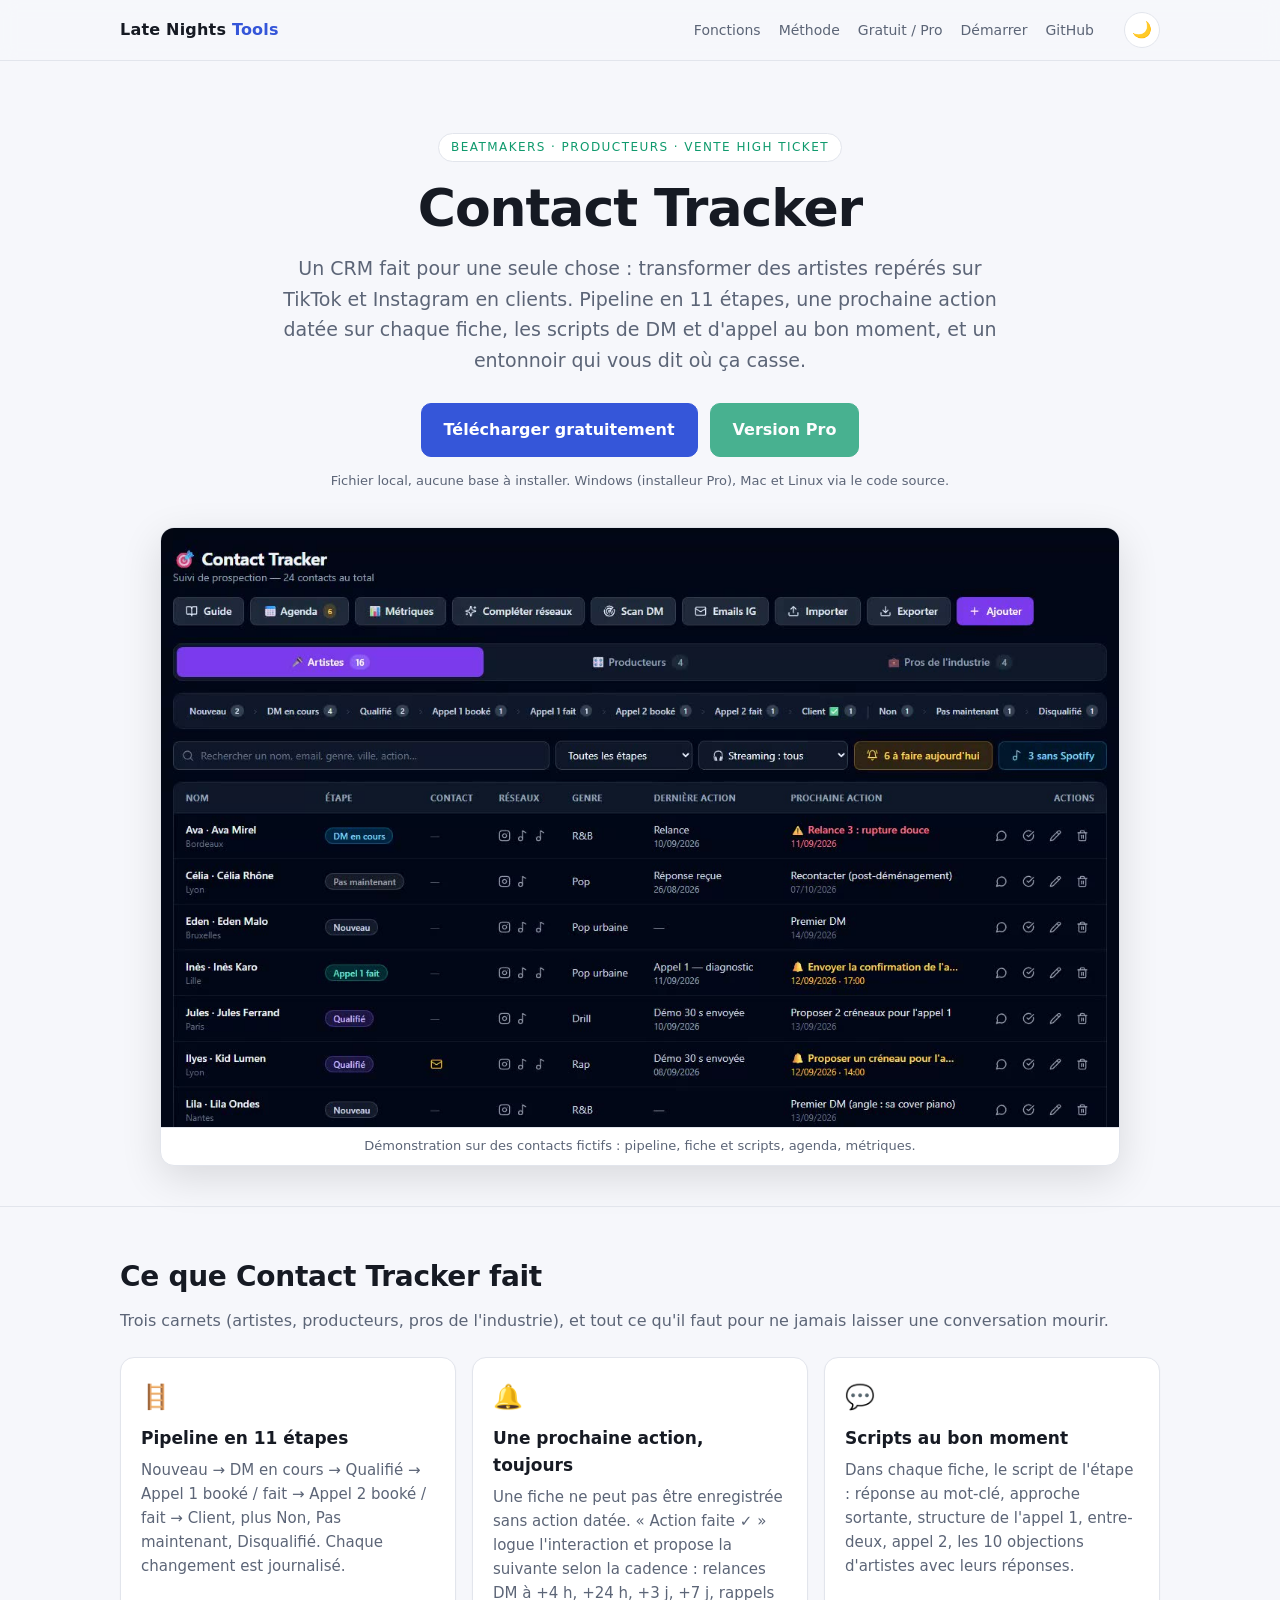
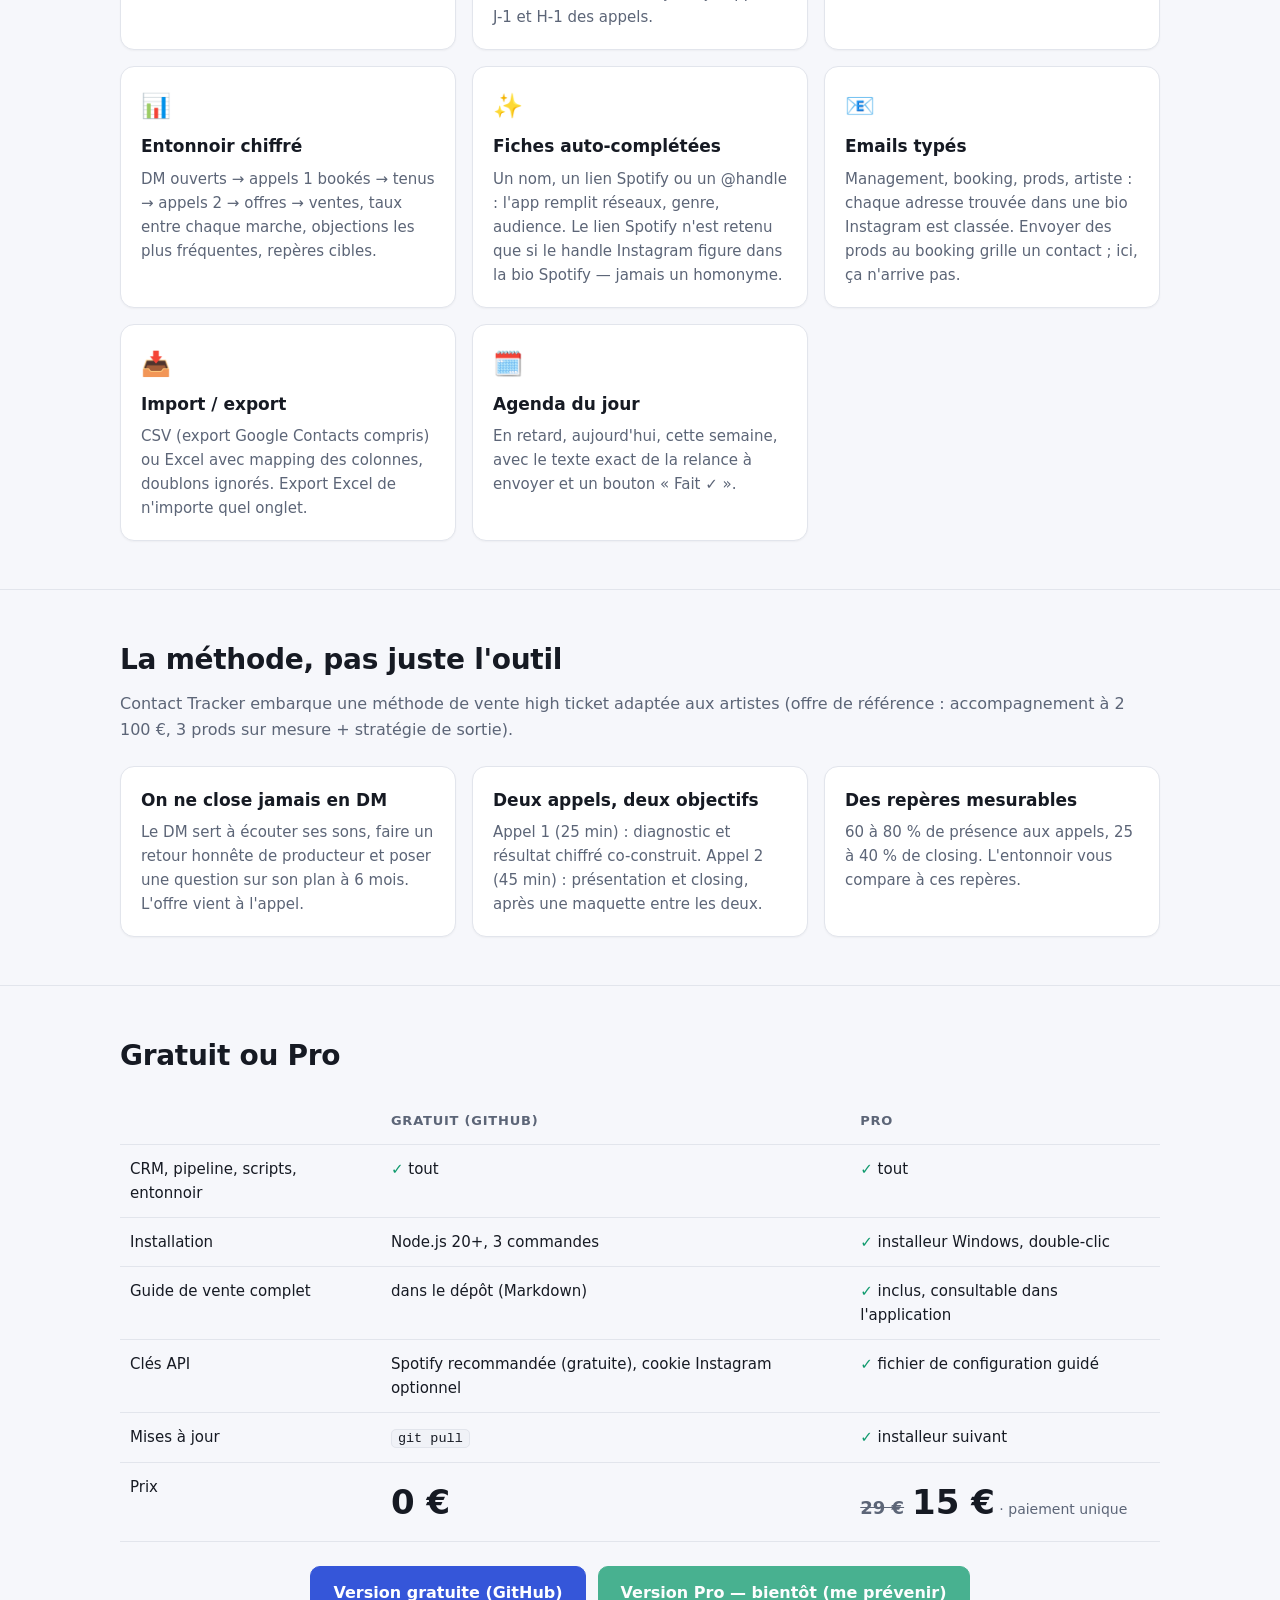
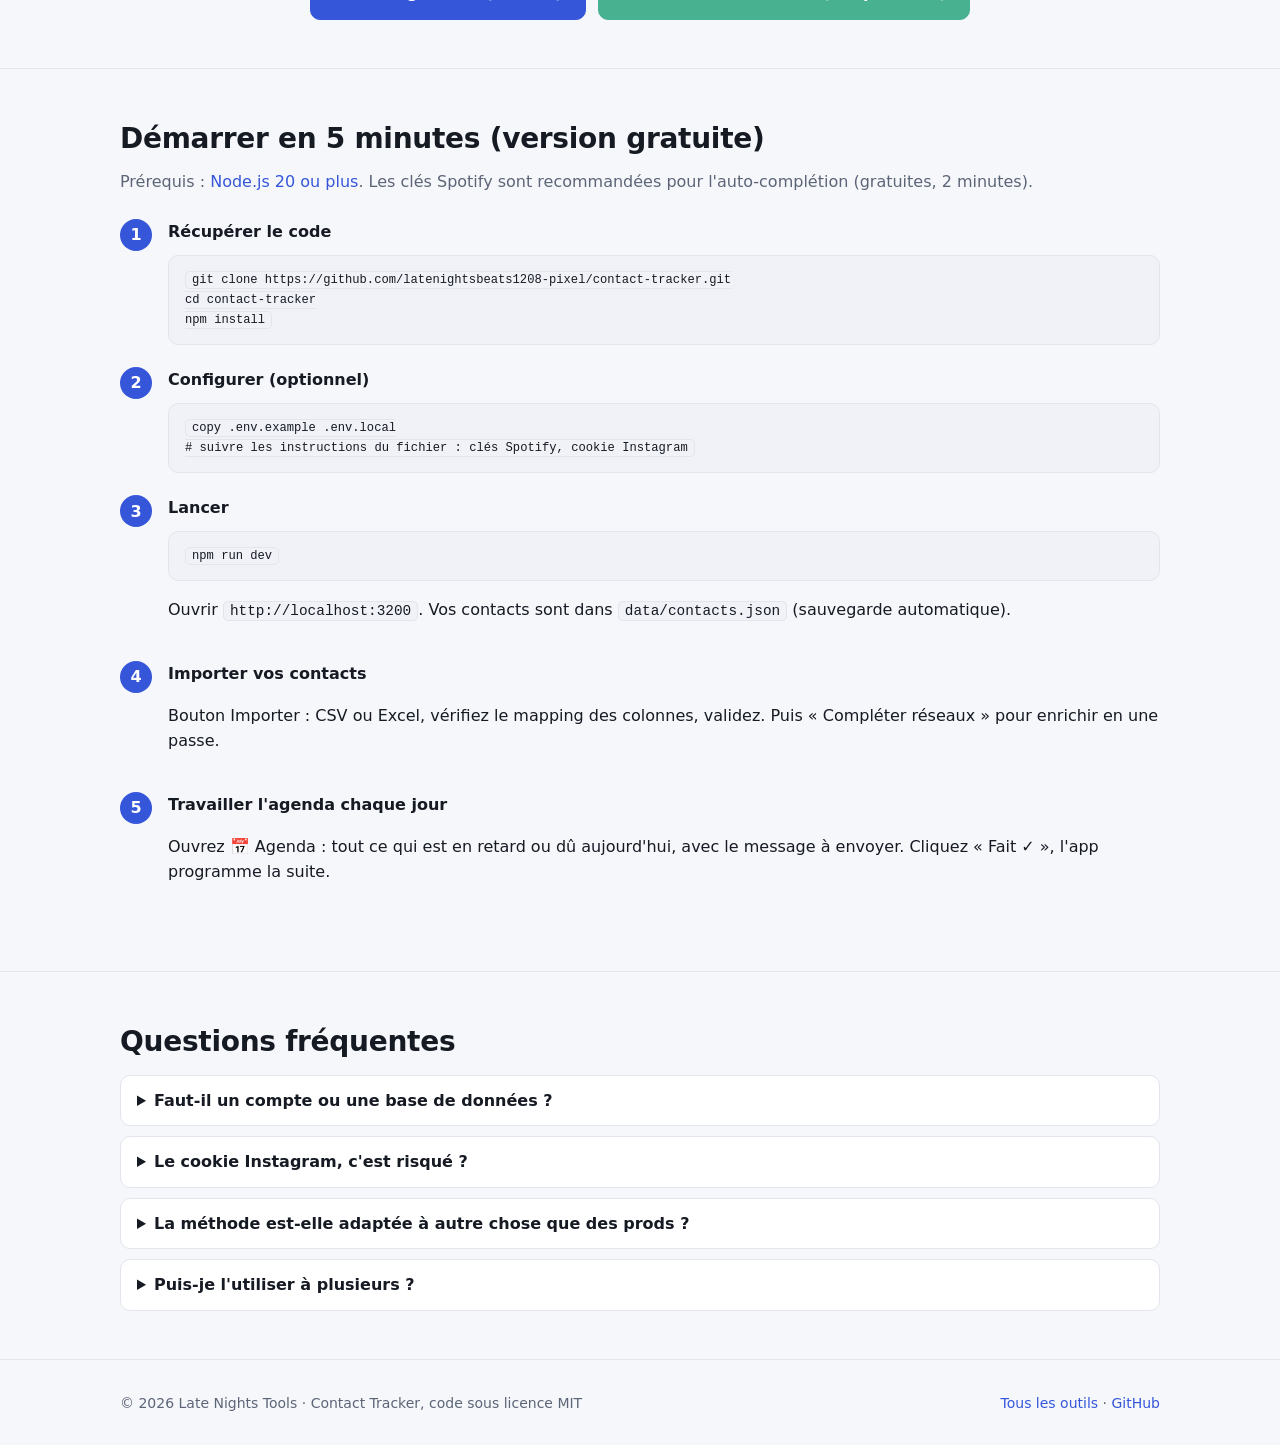
==== commit a998f305: "Neuf corrections issues de la vérification du site Honnêteté commerciale : - l'accueil donnait un li" ====
--- a/contact-tracker/index.html
+++ b/contact-tracker/index.html
@@ -5,8 +5,8 @@
 <meta name="viewport" content="width=device-width,initial-scale=1">
 <title>Contact Tracker — le CRM de prospection musicale avec la méthode de vente intégrée</title>
 <meta name="description" content="Contact Tracker : CRM local pour vendre des prods ou un accompagnement artiste. Pipeline en 11 étapes, relances datées, scripts de DM et d'appel, entonnoir chiffré, enrichissement Spotify et Instagram. Gratuit et open source.">
-<link rel="stylesheet" href="../assets/style.css?v=20260912c">
-<script src="../assets/theme.js?v=20260912c"></script>
+<link rel="stylesheet" href="../assets/style.css?v=20260912f">
+<script src="../assets/theme.js?v=20260912f"></script>
 <script>
 // ——— À MODIFIER ICI : prix et liens de vente ———
 window.PRICING = {
@@ -29,7 +29,7 @@
   <div class="tag">Beatmakers · producteurs · vente high ticket</div>
   <h1>Contact Tracker</h1>
   <p class="lead">Un CRM fait pour une seule chose : transformer des artistes repérés sur TikTok et Instagram en clients. Pipeline en 11 étapes, une prochaine action datée sur chaque fiche, les scripts de DM et d'appel au bon moment, et un entonnoir qui vous dit où ça casse.</p>
-  <div class="cta"><a class="btn primary" data-download href="https://github.com/latenightsbeats1208-pixel/contact-tracker">Télécharger gratuitement</a><a class="btn pro" data-buy="Version Pro — installeur + guide PDF" href="#offre">Version Pro</a></div>
+  <div class="cta"><a class="btn primary" data-download href="https://github.com/latenightsbeats1208-pixel/contact-tracker">Télécharger gratuitement</a><a class="btn pro" data-buy="Version Pro — installeur Windows" href="#offre">Version Pro</a></div>
   <p class="note">Fichier local, aucune base à installer. Windows (installeur Pro), Mac et Linux via le code source.</p>
   <figure class="demo"><video autoplay muted loop playsinline preload="metadata" poster="../assets/demo/contact-tracker.jpg"><source src="../assets/demo/contact-tracker.mp4" type="video/mp4"></video><figcaption>Démonstration sur des contacts fictifs : pipeline, fiche et scripts, agenda, métriques.</figcaption></figure>
 </div></div>
@@ -65,7 +65,7 @@
     <tr><th></th><th>Gratuit (GitHub)</th><th>Pro</th></tr>
     <tr><td>CRM, pipeline, scripts, entonnoir</td><td class="ok">tout</td><td class="ok">tout</td></tr>
     <tr><td>Installation</td><td>Node.js 20+, 3 commandes</td><td class="ok">installeur Windows, double-clic</td></tr>
-    <tr><td>Guide de vente complet</td><td>dans le dépôt (Markdown)</td><td class="ok">PDF mis en page, imprimable</td></tr>
+    <tr><td>Guide de vente complet</td><td>dans le dépôt (Markdown)</td><td class="ok">inclus, consultable dans l'application</td></tr>
     <tr><td>Clés API</td><td>Spotify recommandée (gratuite), cookie Instagram optionnel</td><td class="ok">fichier de configuration guidé</td></tr>
     <tr><td>Mises à jour</td><td><code>git pull</code></td><td class="ok">installeur suivant</td></tr>
     <tr><td>Prix</td><td><span class="price">0 €</span></td><td><span class="price" data-price></span></td></tr>
@@ -97,6 +97,6 @@
 </div></section>
 
 <footer><div class="wrap"><div>© 2026 Late Nights Tools · Contact Tracker, code sous licence MIT</div><div><a href="../">Tous les outils</a> · <a href="https://github.com/latenightsbeats1208-pixel/contact-tracker">GitHub</a></div></div></footer>
-<script src="../assets/pricing.js?v=20260912c"></script>
+<script src="../assets/pricing.js?v=20260912f"></script>
 </body>
 </html>
--- a/assets/style.css
+++ b/assets/style.css
@@ -27,9 +27,12 @@
 .note{font-size:13px;color:var(--muted);margin-top:14px}
 .demo{margin:36px auto 0;max-width:960px;border:1px solid var(--line);border-radius:var(--radius);overflow:hidden;background:var(--card);box-shadow:0 12px 40px rgba(0,0,0,.12)}
 .demo video{display:block;width:100%;height:auto;aspect-ratio:16/10;background:var(--bg2)}
+.demo.intro{max-width:880px}.demo.intro video{aspect-ratio:16/9}
 .demo figcaption{font-size:13px;color:var(--muted);padding:8px 14px;border-top:1px solid var(--line)}
 .products .card video{display:block;width:100%;aspect-ratio:16/10;border-radius:10px;border:1px solid var(--line);margin:0 0 12px;background:var(--bg2);object-fit:cover}
 section{padding:48px 0;border-top:1px solid var(--line)}
+/* l'en-tête est collant : sans cette marge, un clic dans le menu masque le titre visé */
+section[id],div[id]{scroll-margin-top:100px}
 h2{font-size:28px;margin:0 0 8px;letter-spacing:-.01em}h2+p{color:var(--muted);margin-top:0}
 .grid{display:grid;gap:16px;grid-template-columns:repeat(auto-fit,minmax(250px,1fr));margin-top:24px}
 .card{background:var(--card);border:1px solid var(--line);border-radius:var(--radius);padding:20px;box-shadow:0 1px 2px rgba(0,0,0,.04)}
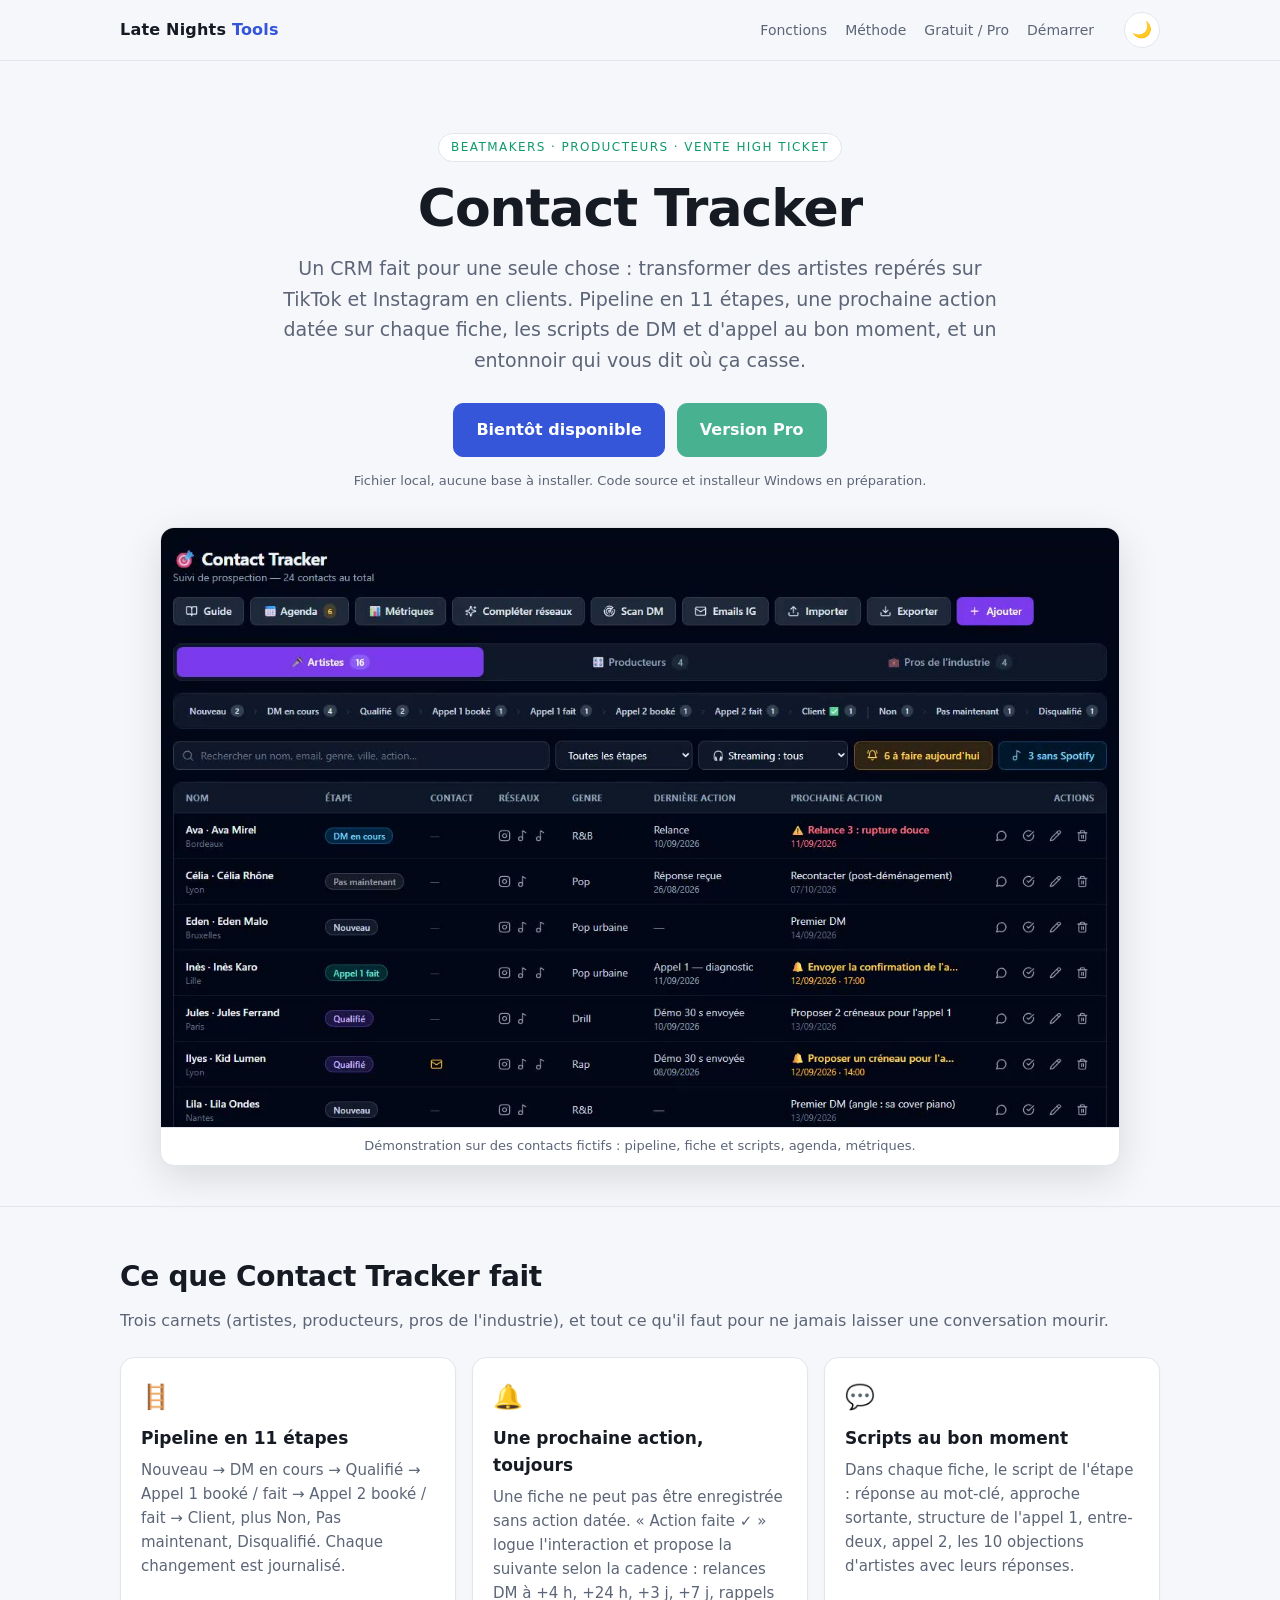
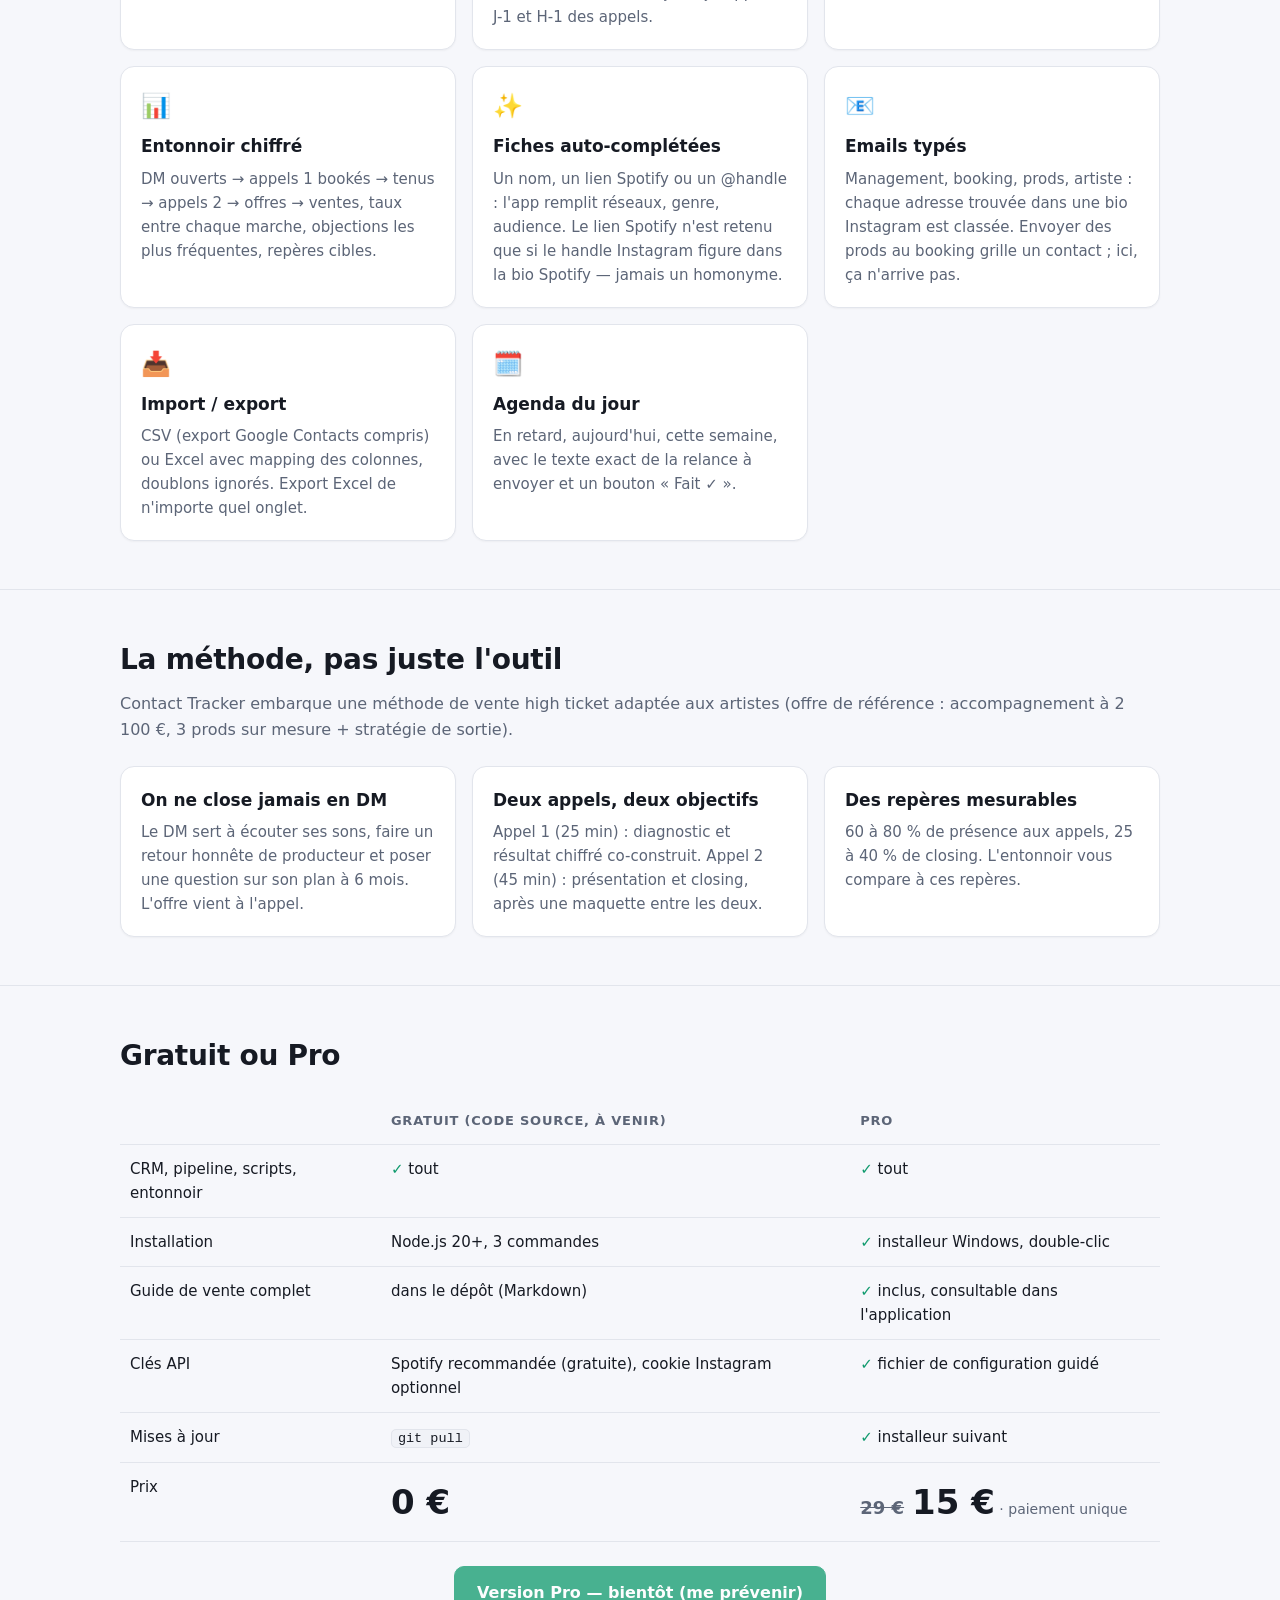
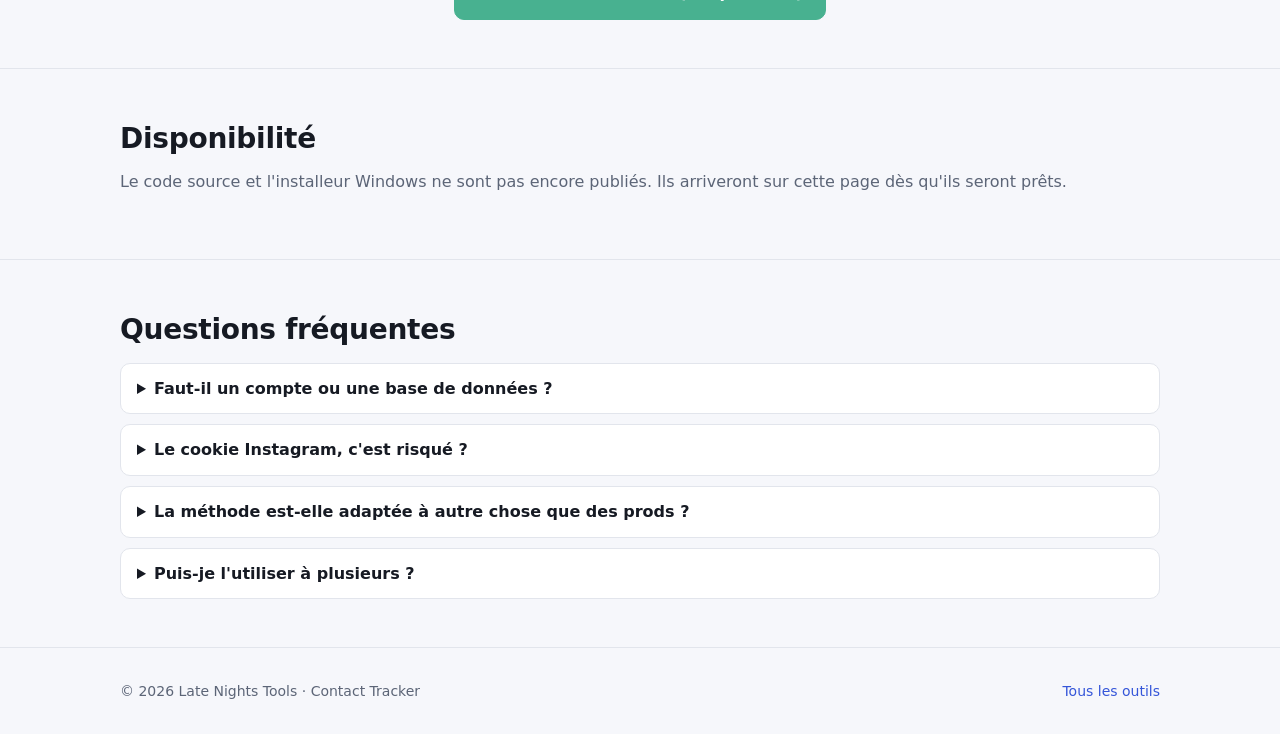
==== commit 194f8a41: "Genius Scout et Contact Tracker en aperçu (dépôts privés) Pages conservées ; liens GitHub, commandes" ====
--- a/contact-tracker/index.html
+++ b/contact-tracker/index.html
@@ -14,7 +14,7 @@
   launch: 15,
   buyUrl: "",
   contactUrl: "https://github.com/latenightsbeats1208-pixel",
-  repoUrl: "https://github.com/latenightsbeats1208-pixel/contact-tracker",
+  repoUrl: "",
   downloadUrl: ""
 };
 </script>
@@ -22,15 +22,15 @@
 <body>
 <header class="top"><div class="wrap">
   <a class="brand" href="../">Late Nights <span>Tools</span></a>
-  <nav><a href="#fonctions">Fonctions</a><a href="#methode">Méthode</a><a href="#offre">Gratuit / Pro</a><a href="#demarrer">Démarrer</a><a href="https://github.com/latenightsbeats1208-pixel/contact-tracker">GitHub</a></nav><button class="theme-toggle" type="button">🌙</button>
+  <nav><a href="#fonctions">Fonctions</a><a href="#methode">Méthode</a><a href="#offre">Gratuit / Pro</a><a href="#demarrer">Démarrer</a></nav><button class="theme-toggle" type="button">🌙</button>
 </div></header>
 
 <div class="hero"><div class="wrap">
   <div class="tag">Beatmakers · producteurs · vente high ticket</div>
   <h1>Contact Tracker</h1>
   <p class="lead">Un CRM fait pour une seule chose : transformer des artistes repérés sur TikTok et Instagram en clients. Pipeline en 11 étapes, une prochaine action datée sur chaque fiche, les scripts de DM et d'appel au bon moment, et un entonnoir qui vous dit où ça casse.</p>
-  <div class="cta"><a class="btn primary" data-download href="https://github.com/latenightsbeats1208-pixel/contact-tracker">Télécharger gratuitement</a><a class="btn pro" data-buy="Version Pro — installeur Windows" href="#offre">Version Pro</a></div>
-  <p class="note">Fichier local, aucune base à installer. Windows (installeur Pro), Mac et Linux via le code source.</p>
+  <div class="cta"><a class="btn primary" href="#demarrer">Bientôt disponible</a><a class="btn pro" data-buy="Version Pro — installeur Windows" href="#offre">Version Pro</a></div>
+  <p class="note">Fichier local, aucune base à installer. Code source et installeur Windows en préparation.</p>
   <figure class="demo"><video autoplay muted loop playsinline preload="metadata" poster="../assets/demo/contact-tracker.jpg"><source src="../assets/demo/contact-tracker.mp4" type="video/mp4"></video><figcaption>Démonstration sur des contacts fictifs : pipeline, fiche et scripts, agenda, métriques.</figcaption></figure>
 </div></div>
 
@@ -62,7 +62,7 @@
 <section id="offre"><div class="wrap">
   <h2>Gratuit ou Pro</h2>
   <div class="table-wrap">  <table>
-    <tr><th></th><th>Gratuit (GitHub)</th><th>Pro</th></tr>
+    <tr><th></th><th>Gratuit (code source, à venir)</th><th>Pro</th></tr>
     <tr><td>CRM, pipeline, scripts, entonnoir</td><td class="ok">tout</td><td class="ok">tout</td></tr>
     <tr><td>Installation</td><td>Node.js 20+, 3 commandes</td><td class="ok">installeur Windows, double-clic</td></tr>
     <tr><td>Guide de vente complet</td><td>dans le dépôt (Markdown)</td><td class="ok">inclus, consultable dans l'application</td></tr>
@@ -70,22 +70,12 @@
     <tr><td>Mises à jour</td><td><code>git pull</code></td><td class="ok">installeur suivant</td></tr>
     <tr><td>Prix</td><td><span class="price">0 €</span></td><td><span class="price" data-price></span></td></tr>
   </table></div>
-  <div class="cta" style="margin-top:24px"><a class="btn primary" data-download href="https://github.com/latenightsbeats1208-pixel/contact-tracker">Version gratuite (GitHub)</a><a class="btn pro" data-buy="Acheter la version Pro" href="#">Version Pro</a></div>
+  <div class="cta" style="margin-top:24px"><a class="btn pro" data-buy="Acheter la version Pro" href="#">Version Pro</a></div>
 </div></section>
 
 <section id="demarrer"><div class="wrap">
-  <h2>Démarrer en 5 minutes (version gratuite)</h2>
-  <p>Prérequis : <a href="https://nodejs.org/">Node.js 20 ou plus</a>. Les clés Spotify sont recommandées pour l'auto-complétion (gratuites, 2 minutes).</p>
-  <ol class="steps">
-    <li><strong>Récupérer le code</strong><pre><code>git clone https://github.com/latenightsbeats1208-pixel/contact-tracker.git
-cd contact-tracker
-npm install</code></pre></li>
-    <li><strong>Configurer (optionnel)</strong><pre><code>copy .env.example .env.local
-# suivre les instructions du fichier : clés Spotify, cookie Instagram</code></pre></li>
-    <li><strong>Lancer</strong><pre><code>npm run dev</code></pre><p>Ouvrir <code>http://localhost:3200</code>. Vos contacts sont dans <code>data/contacts.json</code> (sauvegarde automatique).</p></li>
-    <li><strong>Importer vos contacts</strong><p>Bouton Importer : CSV ou Excel, vérifiez le mapping des colonnes, validez. Puis « Compléter réseaux » pour enrichir en une passe.</p></li>
-    <li><strong>Travailler l'agenda chaque jour</strong><p>Ouvrez 📅 Agenda : tout ce qui est en retard ou dû aujourd'hui, avec le message à envoyer. Cliquez « Fait ✓ », l'app programme la suite.</p></li>
-  </ol>
+  <h2>Disponibilité</h2>
+  <p>Le code source et l'installeur Windows ne sont pas encore publiés. Ils arriveront sur cette page dès qu'ils seront prêts.</p>
 </div></section>
 
 <section id="faq"><div class="wrap">
@@ -96,7 +86,7 @@
   <details><summary>Puis-je l'utiliser à plusieurs ?</summary><p>C'est un outil mono-poste. Pour une équipe, partagez le fichier de données ou attendez la version multi-utilisateurs.</p></details>
 </div></section>
 
-<footer><div class="wrap"><div>© 2026 Late Nights Tools · Contact Tracker, code sous licence MIT</div><div><a href="../">Tous les outils</a> · <a href="https://github.com/latenightsbeats1208-pixel/contact-tracker">GitHub</a></div></div></footer>
+<footer><div class="wrap"><div>© 2026 Late Nights Tools · Contact Tracker</div><div><a href="../">Tous les outils</a></div></div></footer>
 <script src="../assets/pricing.js?v=20260912f"></script>
 </body>
 </html>
